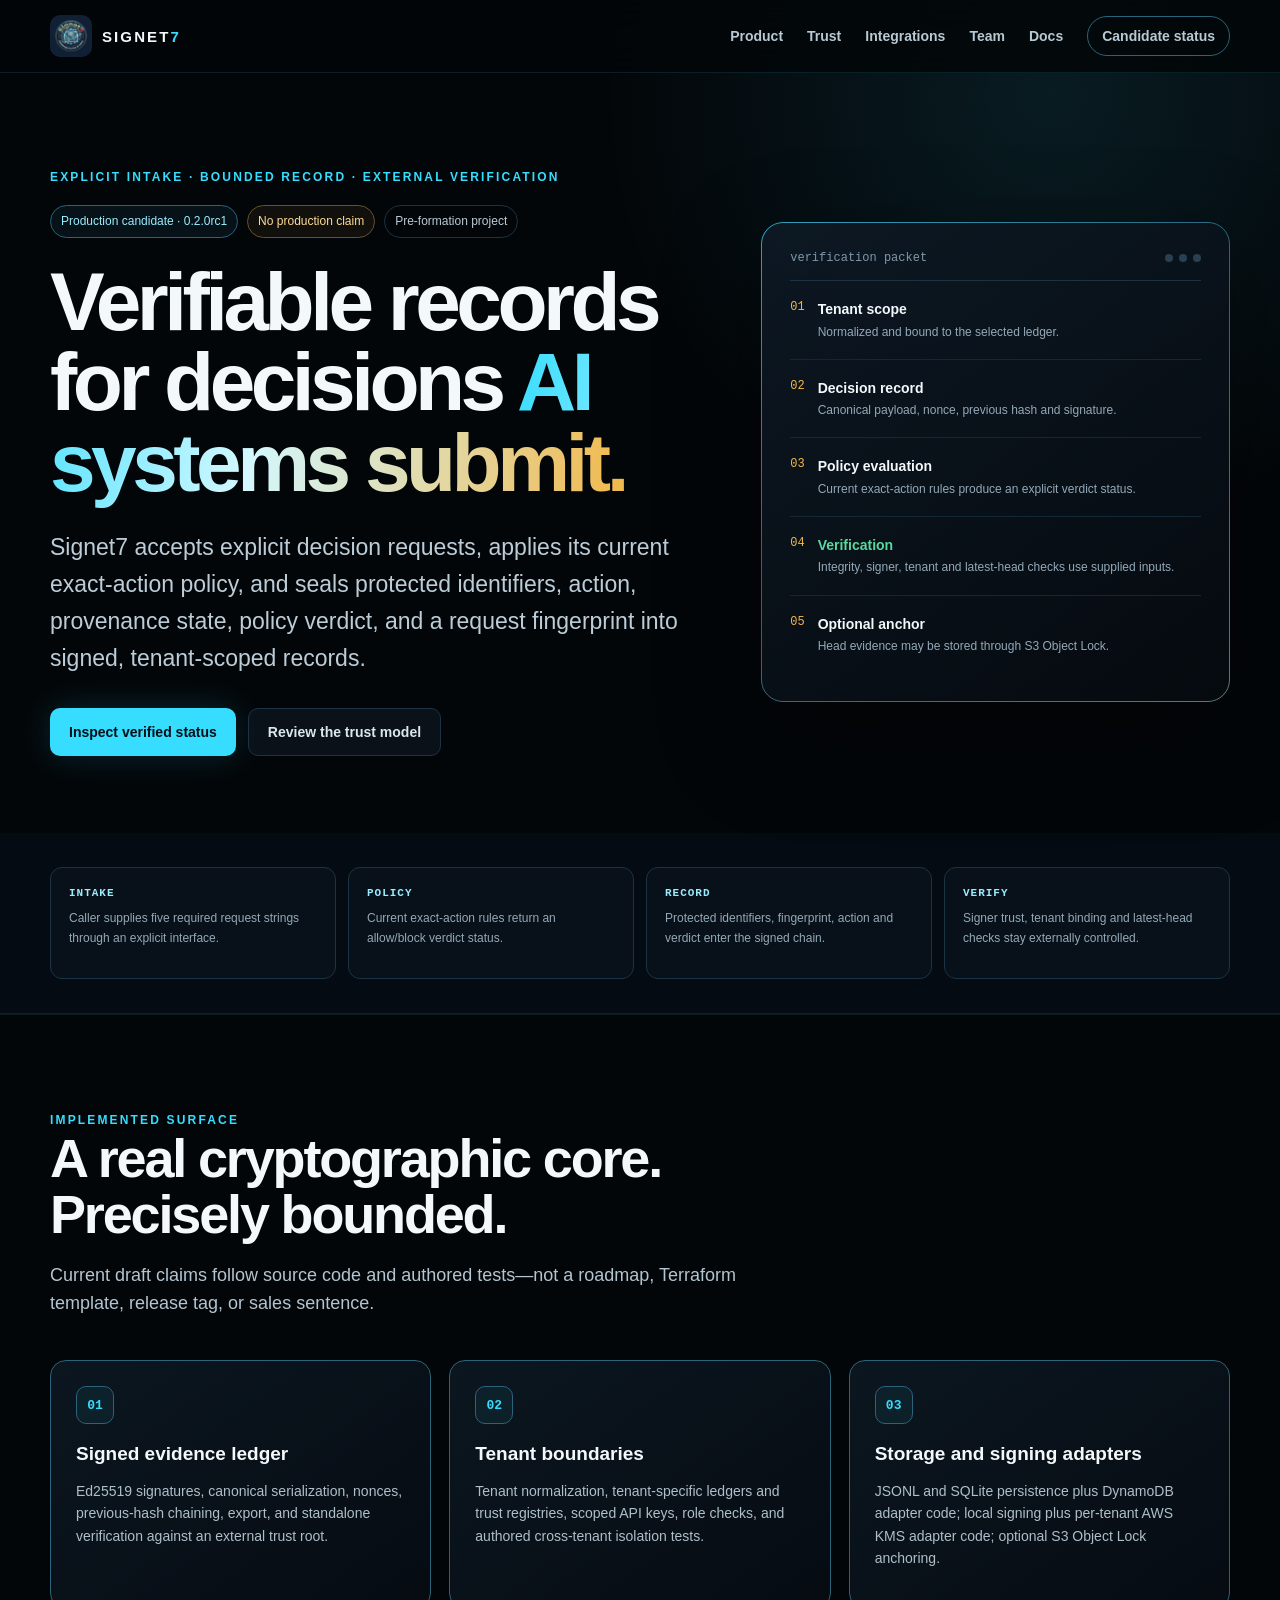
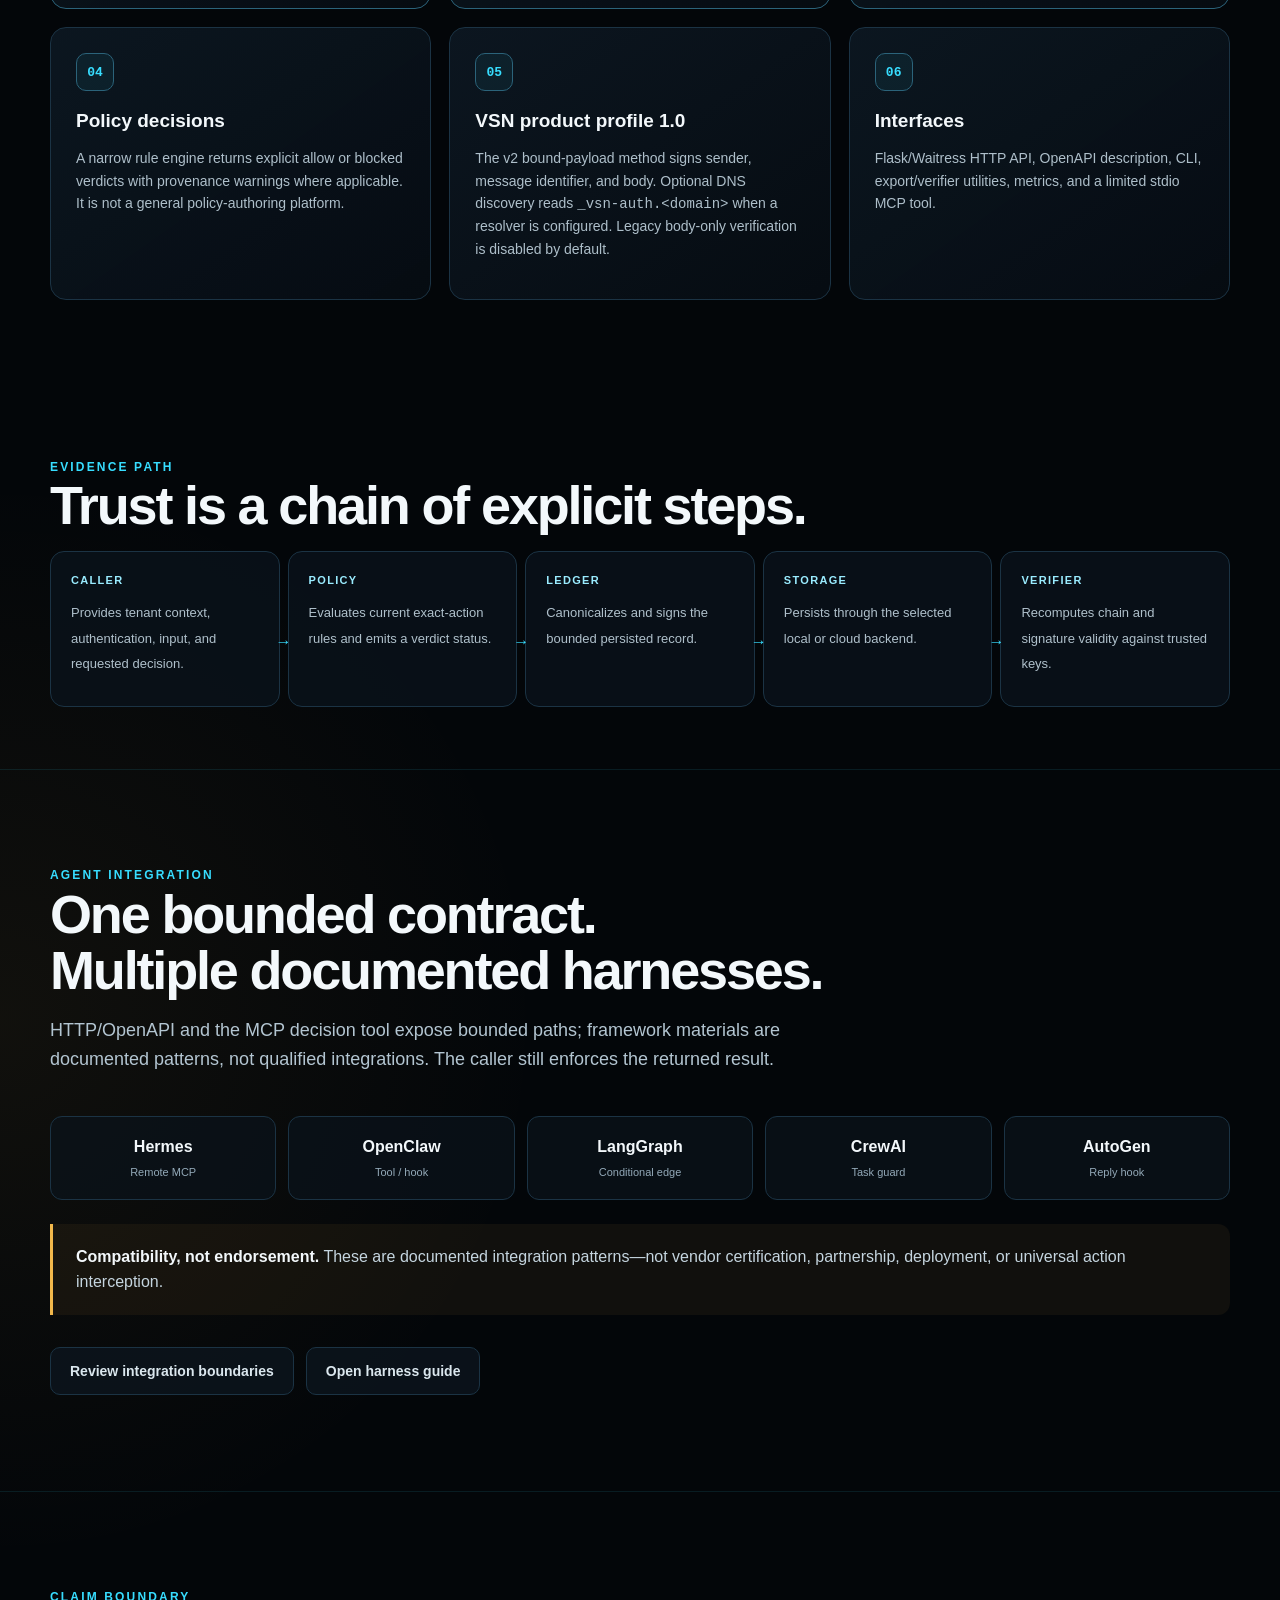
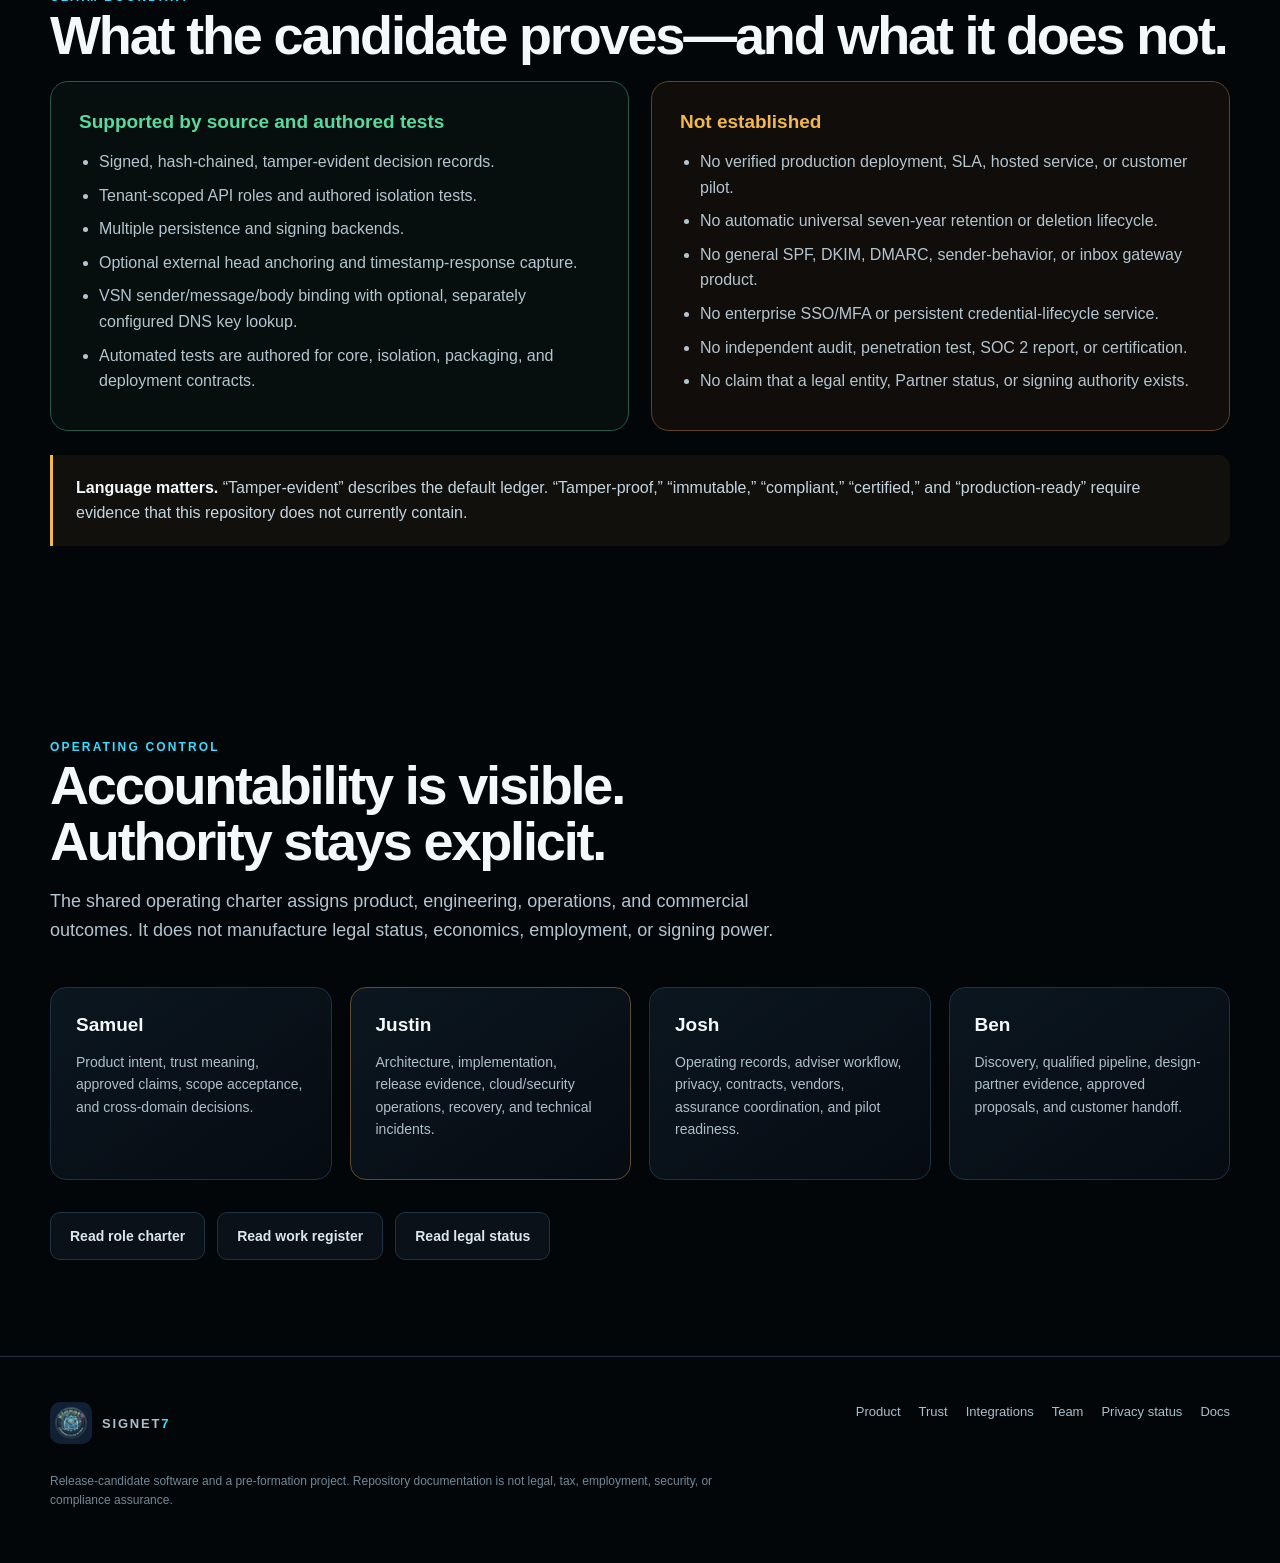
==== index.html @ 8a19af4c "Initial public site: sanitized export of Signet7 www/ for signet7.io" ====
<!doctype html>
<html lang="en">
<head>
  <meta charset="utf-8">
  <meta name="viewport" content="width=device-width,initial-scale=1">
  <meta name="description" content="Signet7 0.2.0rc1 accepts explicit AI-agent decision requests and creates bounded, signed, tenant-scoped records for detached verification.">
  <meta name="theme-color" content="#030609">
  <title>Signet7 | Verifiable records for AI decisions</title>
  <link rel="icon" type="image/png" href="assets/favicon.png">
  <link rel="apple-touch-icon" href="assets/apple-touch-icon.png">
  <link rel="stylesheet" href="assets/site.css">
</head>
<body>
  <header class="site-header">
    <nav class="nav container" aria-label="Primary">
      <a class="brand" href="index.html"><img src="assets/apple-touch-icon.png" alt=""><span>SIGNET<strong>7</strong></span></a>
      <div class="nav-links">
        <a href="product.html">Product</a>
        <a href="trust.html">Trust</a>
        <a href="integrations.html">Integrations</a>
        <a href="about.html">Team</a>
        <a href="docs.html">Docs</a>
        <a class="nav-cta" href="docs.html">Candidate status</a>
      </div>
    </nav>
  </header>

  <main>
    <section class="hero">
      <div class="container hero-grid">
        <div>
          <div class="eyebrow">Explicit intake · bounded record · external verification</div>
          <div class="badge-row">
            <span class="badge cyan">Production candidate · 0.2.0rc1</span>
            <span class="badge gold">No production claim</span>
            <span class="badge">Pre-formation project</span>
          </div>
          <h1>Verifiable records for decisions <span class="gradient-text">AI systems submit.</span></h1>
          <p class="hero-copy">Signet7 accepts explicit decision requests, applies its current exact-action policy, and seals protected identifiers, action, provenance state, policy verdict, and a request fingerprint into signed, tenant-scoped records.</p>
          <div class="actions">
            <a class="button primary" href="docs.html">Inspect verified status</a>
            <a class="button secondary" href="trust.html">Review the trust model</a>
          </div>
        </div>
        <aside class="evidence-card" aria-label="Illustrative verification packet">
          <div class="terminal-head"><span>verification packet</span><span class="dots"><i></i><i></i><i></i></span></div>
          <div class="signal"><code>01</code><div><b>Tenant scope</b><span>Normalized and bound to the selected ledger.</span></div></div>
          <div class="signal"><code>02</code><div><b>Decision record</b><span>Canonical payload, nonce, previous hash and signature.</span></div></div>
          <div class="signal"><code>03</code><div><b>Policy evaluation</b><span>Current exact-action rules produce an explicit verdict status.</span></div></div>
          <div class="signal"><code>04</code><div><b class="ok">Verification</b><span>Integrity, signer, tenant and latest-head checks use supplied inputs.</span></div></div>
          <div class="signal"><code>05</code><div><b>Optional anchor</b><span>Head evidence may be stored through S3 Object Lock.</span></div></div>
        </aside>
      </div>
    </section>

    <section class="page-band" aria-label="Current evidence boundary">
      <div class="container proof-rail">
        <div class="proof-item"><b>Intake</b><span>Caller supplies five required request strings through an explicit interface.</span></div>
        <div class="proof-item"><b>Policy</b><span>Current exact-action rules return an allow/block verdict status.</span></div>
        <div class="proof-item"><b>Record</b><span>Protected identifiers, fingerprint, action and verdict enter the signed chain.</span></div>
        <div class="proof-item"><b>Verify</b><span>Signer trust, tenant binding and latest-head checks stay externally controlled.</span></div>
      </div>
    </section>

    <section id="capabilities" class="section section-line">
      <div class="container">
        <div class="eyebrow">Implemented surface</div>
        <h2>A real cryptographic core.<br>Precisely bounded.</h2>
        <p class="section-intro">Current draft claims follow source code and authored tests—not a roadmap, Terraform template, release tag, or sales sentence.</p>
        <div class="grid-3">
          <article class="card hot"><div class="icon">01</div><h3>Signed evidence ledger</h3><p>Ed25519 signatures, canonical serialization, nonces, previous-hash chaining, export, and standalone verification against an external trust root.</p></article>
          <article class="card hot"><div class="icon">02</div><h3>Tenant boundaries</h3><p>Tenant normalization, tenant-specific ledgers and trust registries, scoped API keys, role checks, and authored cross-tenant isolation tests.</p></article>
          <article class="card hot"><div class="icon">03</div><h3>Storage and signing adapters</h3><p>JSONL and SQLite persistence plus DynamoDB adapter code; local signing plus per-tenant AWS KMS adapter code; optional S3 Object Lock anchoring.</p></article>
          <article class="card"><div class="icon">04</div><h3>Policy decisions</h3><p>A narrow rule engine returns explicit allow or blocked verdicts with provenance warnings where applicable. It is not a general policy-authoring platform.</p></article>
          <article class="card"><div class="icon">05</div><h3>VSN product profile 1.0</h3><p>The v2 bound-payload method signs sender, message identifier, and body. Optional DNS discovery reads <code>_vsn-auth.&lt;domain&gt;</code> when a resolver is configured. Legacy body-only verification is disabled by default.</p></article>
          <article class="card"><div class="icon">06</div><h3>Interfaces</h3><p>Flask/Waitress HTTP API, OpenAPI description, CLI, export/verifier utilities, metrics, and a limited stdio MCP tool.</p></article>
        </div>
      </div>
    </section>

    <section class="section tight">
      <div class="container">
        <div class="eyebrow">Evidence path</div>
        <h2>Trust is a chain of explicit steps.</h2>
        <div class="flow">
          <div class="flow-step"><b>Caller</b><span>Provides tenant context, authentication, input, and requested decision.</span></div>
          <div class="flow-step"><b>Policy</b><span>Evaluates current exact-action rules and emits a verdict status.</span></div>
          <div class="flow-step"><b>Ledger</b><span>Canonicalizes and signs the bounded persisted record.</span></div>
          <div class="flow-step"><b>Storage</b><span>Persists through the selected local or cloud backend.</span></div>
          <div class="flow-step"><b>Verifier</b><span>Recomputes chain and signature validity against trusted keys.</span></div>
        </div>
      </div>
    </section>

    <section class="section section-line">
      <div class="container">
        <div class="eyebrow">Agent integration</div>
        <h2>One bounded contract.<br>Multiple documented harnesses.</h2>
        <p class="section-intro">HTTP/OpenAPI and the MCP decision tool expose bounded paths; framework materials are documented patterns, not qualified integrations. The caller still enforces the returned result.</p>
        <div class="integration-grid">
          <div class="integration-chip"><b>Hermes</b><span>Remote MCP</span></div>
          <div class="integration-chip"><b>OpenClaw</b><span>Tool / hook</span></div>
          <div class="integration-chip"><b>LangGraph</b><span>Conditional edge</span></div>
          <div class="integration-chip"><b>CrewAI</b><span>Task guard</span></div>
          <div class="integration-chip"><b>AutoGen</b><span>Reply hook</span></div>
        </div>
        <div class="notice gold" style="margin-top:24px"><strong>Compatibility, not endorsement.</strong> These are documented integration patterns—not vendor certification, partnership, deployment, or universal action interception.</div>
        <div class="actions"><a class="button secondary" href="integrations.html">Review integration boundaries</a><a class="button secondary" href="integrations.html">Open harness guide</a></div>
      </div>
    </section>

    <section id="limits" class="section section-line">
      <div class="container">
        <div class="eyebrow">Claim boundary</div>
        <h2>What the candidate proves—and what it does not.</h2>
        <div class="truth-grid">
          <div class="truth yes">
            <h3>Supported by source and authored tests</h3>
            <ul>
              <li>Signed, hash-chained, tamper-evident decision records.</li>
              <li>Tenant-scoped API roles and authored isolation tests.</li>
              <li>Multiple persistence and signing backends.</li>
              <li>Optional external head anchoring and timestamp-response capture.</li>
              <li>VSN sender/message/body binding with optional, separately configured DNS key lookup.</li>
              <li>Automated tests are authored for core, isolation, packaging, and deployment contracts.</li>
            </ul>
          </div>
          <div class="truth no">
            <h3>Not established</h3>
            <ul>
              <li>No verified production deployment, SLA, hosted service, or customer pilot.</li>
              <li>No automatic universal seven-year retention or deletion lifecycle.</li>
              <li>No general SPF, DKIM, DMARC, sender-behavior, or inbox gateway product.</li>
              <li>No enterprise SSO/MFA or persistent credential-lifecycle service.</li>
              <li>No independent audit, penetration test, SOC 2 report, or certification.</li>
              <li>No claim that a legal entity, Partner status, or signing authority exists.</li>
            </ul>
          </div>
        </div>
        <div class="notice gold" style="margin-top:24px"><strong>Language matters.</strong> “Tamper-evident” describes the default ledger. “Tamper-proof,” “immutable,” “compliant,” “certified,” and “production-ready” require evidence that this repository does not currently contain.</div>
      </div>
    </section>

    <section class="section">
      <div class="container">
        <div class="eyebrow">Operating control</div>
        <h2>Accountability is visible.<br>Authority stays explicit.</h2>
        <p class="section-intro">The shared operating charter assigns product, engineering, operations, and commercial outcomes. It does not manufacture legal status, economics, employment, or signing power.</p>
        <div class="grid-4">
          <div class="card"><h3>Samuel</h3><p>Product intent, trust meaning, approved claims, scope acceptance, and cross-domain decisions.</p></div>
          <div class="card gold"><h3>Justin</h3><p>Architecture, implementation, release evidence, cloud/security operations, recovery, and technical incidents.</p></div>
          <div class="card"><h3>Josh</h3><p>Operating records, adviser workflow, privacy, contracts, vendors, assurance coordination, and pilot readiness.</p></div>
          <div class="card"><h3>Ben</h3><p>Discovery, qualified pipeline, design-partner evidence, approved proposals, and customer handoff.</p></div>
        </div>
        <div class="actions">
          <a class="button secondary" href="about.html">Read role charter</a>
          <a class="button secondary" href="about.html">Read work register</a>
          <a class="button secondary" href="about.html">Read legal status</a>
        </div>
      </div>
    </section>
  </main>

  <footer class="footer">
    <div class="container footer-grid">
      <div><a class="brand" href="index.html"><img src="assets/apple-touch-icon.png" alt=""><span>SIGNET<strong>7</strong></span></a><div class="legal-note">Release-candidate software and a pre-formation project. Repository documentation is not legal, tax, employment, security, or compliance assurance.</div></div>
      <div class="footer-links"><a href="product.html">Product</a><a href="trust.html">Trust</a><a href="integrations.html">Integrations</a><a href="about.html">Team</a><a href="privacy.html">Privacy status</a><a href="docs.html">Docs</a></div>
    </div>
  </footer>
</body>
</html>
---- assets/site.css ----
:root {
  --ink: #030609;
  --ink-2: #071019;
  --panel: #0a121b;
  --panel-2: #0d1823;
  --line: #1b3344;
  --line-hot: #2b637a;
  --text: #f3f8fb;
  --muted: #93a9b8;
  --cyan: #37ddff;
  --cyan-soft: #9aecff;
  --gold: #f2b84b;
  --orange: #ff7a2f;
  --green: #59d99e;
  --red: #ff7c80;
  --max: 1180px;
}

* { box-sizing: border-box; }
html { scroll-behavior: smooth; }
body {
  margin: 0;
  background:
    radial-gradient(circle at 82% 2%, rgba(55, 221, 255, .10), transparent 28rem),
    radial-gradient(circle at 0 55%, rgba(242, 184, 75, .06), transparent 34rem),
    var(--ink);
  color: var(--text);
  font-family: Inter, "Segoe UI", Arial, sans-serif;
  line-height: 1.6;
  -webkit-font-smoothing: antialiased;
}

a { color: inherit; }
a:focus-visible { outline: 3px solid var(--gold); outline-offset: 4px; border-radius: 4px; }
img { max-width: 100%; }
.container { width: min(calc(100% - 40px), var(--max)); margin: 0 auto; }

.site-header {
  position: sticky;
  top: 0;
  z-index: 50;
  background: rgba(3, 6, 9, .86);
  border-bottom: 1px solid rgba(55, 221, 255, .12);
  backdrop-filter: blur(18px);
}
.nav {
  min-height: 72px;
  display: flex;
  align-items: center;
  justify-content: space-between;
  gap: 28px;
}
.brand {
  display: inline-flex;
  align-items: center;
  gap: 10px;
  text-decoration: none;
  font: 800 15px/1 Montserrat, "Segoe UI", Arial, sans-serif;
  letter-spacing: .14em;
}
.brand img { width: 42px; height: 42px; border-radius: 10px; object-fit: cover; }
.brand strong { color: var(--cyan); }
.nav-links { display: flex; align-items: center; gap: 24px; }
.nav-links a { color: #b9c9d4; text-decoration: none; font-size: 14px; font-weight: 650; }
.nav-links a:hover, .nav-links a[aria-current="page"] { color: var(--cyan-soft); }
.nav-cta { border: 1px solid var(--line-hot); border-radius: 999px; padding: 8px 14px; }

.hero { min-height: 760px; display: grid; align-items: center; padding: 90px 0 72px; }
.hero-grid { display: grid; grid-template-columns: 1.16fr .84fr; gap: 64px; align-items: center; }
.eyebrow { color: var(--cyan); text-transform: uppercase; letter-spacing: .18em; font-size: 12px; font-weight: 850; }
.badge-row { display: flex; flex-wrap: wrap; gap: 9px; margin: 18px 0 24px; }
.badge { border: 1px solid var(--line); border-radius: 999px; color: #b8cbd7; padding: 6px 10px; font-size: 12px; }
.badge.cyan { color: var(--cyan-soft); border-color: var(--line-hot); background: rgba(55, 221, 255, .055); }
.badge.gold { color: #ffdc94; border-color: #66522d; background: rgba(242, 184, 75, .055); }
h1, h2, h3 { font-family: Montserrat, "Segoe UI", Arial, sans-serif; }
h1 { font-size: clamp(48px, 7vw, 82px); line-height: .98; letter-spacing: -.055em; margin: 0 0 26px; }
h2 { font-size: clamp(32px, 4.5vw, 54px); line-height: 1.04; letter-spacing: -.04em; margin: 0 0 18px; }
h3 { font-size: 19px; line-height: 1.25; margin: 0 0 12px; }
.gradient-text { background: linear-gradient(100deg, var(--cyan), #d3f8ff 42%, var(--gold)); color: transparent; -webkit-background-clip: text; background-clip: text; }
.hero-copy { color: #bccdd8; font-size: clamp(18px, 2.1vw, 23px); max-width: 720px; }
.actions { display: flex; flex-wrap: wrap; gap: 12px; margin-top: 32px; }
.button { display: inline-flex; align-items: center; justify-content: center; min-height: 48px; padding: 0 19px; border-radius: 10px; text-decoration: none; font-weight: 800; font-size: 14px; }
.button.primary { background: var(--cyan); color: #001016; box-shadow: 0 0 34px rgba(55, 221, 255, .16); }
.button.secondary { border: 1px solid var(--line); color: #dbe7ee; background: rgba(12, 22, 31, .76); }
.button:hover { transform: translateY(-1px); }

.evidence-card { position: relative; border: 1px solid var(--line-hot); border-radius: 22px; background: linear-gradient(145deg, rgba(13, 24, 35, .96), rgba(5, 10, 15, .98)); padding: 28px; box-shadow: 0 34px 100px rgba(0, 0, 0, .4); }
.evidence-card::before { content: ""; position: absolute; inset: -1px; border-radius: 22px; padding: 1px; background: linear-gradient(145deg, rgba(55,221,255,.5), transparent 45%, rgba(242,184,75,.26)); pointer-events: none; mask: linear-gradient(#000 0 0) content-box, linear-gradient(#000 0 0); mask-composite: exclude; }
.terminal-head { display: flex; align-items: center; justify-content: space-between; color: #7f98a8; font: 12px/1.2 Consolas, monospace; border-bottom: 1px solid var(--line); padding-bottom: 15px; }
.dots { display: flex; gap: 6px; }
.dots i { width: 8px; height: 8px; border-radius: 50%; background: #284050; }
.signal { display: grid; grid-template-columns: auto 1fr; gap: 13px; padding: 17px 0; border-bottom: 1px solid #142736; }
.signal:last-child { border-bottom: 0; }
.signal code { color: var(--gold); font-size: 12px; }
.signal b { display: block; font-size: 14px; margin-bottom: 2px; }
.signal span { display: block; color: var(--muted); font-size: 12px; }
.signal .ok { color: var(--green); }

.section { padding: 96px 0; }
.section.tight { padding: 62px 0; }
.section-line { border-top: 1px solid rgba(55,221,255,.10); }
.section-intro { max-width: 760px; color: #b3c5d1; font-size: 18px; margin-bottom: 42px; }
.grid-2 { display: grid; grid-template-columns: repeat(2, 1fr); gap: 18px; }
.grid-3 { display: grid; grid-template-columns: repeat(3, 1fr); gap: 18px; }
.grid-4 { display: grid; grid-template-columns: repeat(4, 1fr); gap: 18px; }
.card { border: 1px solid var(--line); border-radius: 16px; padding: 25px; background: linear-gradient(145deg, rgba(13, 24, 35, .88), rgba(6, 12, 18, .95)); }
.card.hot { border-color: var(--line-hot); }
.card.gold { border-color: #5e4c2c; }
.card p, .card li { color: #aebfca; font-size: 14px; }
.card ul { margin: 14px 0 0; padding-left: 20px; }
.card li { margin-bottom: 8px; }
.icon { width: 38px; height: 38px; display: grid; place-items: center; border: 1px solid var(--line-hot); border-radius: 10px; color: var(--cyan); background: rgba(55,221,255,.06); font: 800 13px/1 Consolas, monospace; margin-bottom: 18px; }

.flow { display: grid; grid-template-columns: repeat(5, 1fr); gap: 8px; }
.flow-step { position: relative; min-height: 156px; padding: 20px; border: 1px solid var(--line); border-radius: 14px; background: rgba(10, 18, 27, .78); }
.flow-step:not(:last-child)::after { content: "→"; position: absolute; top: 50%; right: -13px; color: var(--cyan); font-weight: 900; z-index: 2; }
.flow-step b { display: block; color: var(--cyan-soft); text-transform: uppercase; letter-spacing: .12em; font-size: 11px; margin-bottom: 9px; }
.flow-step span { color: #afc0cb; font-size: 13px; }

.truth-grid { display: grid; grid-template-columns: 1fr 1fr; gap: 22px; }
.truth { border-radius: 18px; padding: 28px; }
.truth.yes { border: 1px solid #245a47; background: rgba(38, 116, 82, .08); }
.truth.no { border: 1px solid #604328; background: rgba(176, 105, 37, .07); }
.truth h3 { color: var(--green); }
.truth.no h3 { color: var(--gold); }
.truth ul { margin: 15px 0 0; padding-left: 20px; }
.truth li { color: #b4c5cf; margin-bottom: 8px; }

.notice { border-left: 3px solid var(--cyan); background: rgba(55,221,255,.055); border-radius: 0 12px 12px 0; padding: 20px 23px; color: #c5d5df; }
.notice.gold { border-color: var(--gold); background: rgba(242,184,75,.055); }
.notice strong { color: var(--text); }

.person { display: grid; grid-template-columns: 56px 1fr; gap: 16px; align-items: start; }
.avatar { width: 56px; height: 56px; border: 1px solid var(--line-hot); border-radius: 14px; display: grid; place-items: center; color: var(--cyan); font: 850 15px/1 Montserrat, sans-serif; background: #0a1923; }
.person small { display: block; color: var(--cyan); text-transform: uppercase; letter-spacing: .1em; margin-bottom: 5px; }
.person p { margin: 7px 0 0; }

.footer { border-top: 1px solid var(--line); padding: 45px 0 54px; color: #8097a6; }
.footer-grid { display: grid; grid-template-columns: 1.2fr .8fr; gap: 30px; }
.footer-links { display: flex; flex-wrap: wrap; justify-content: flex-end; gap: 18px; }
.footer a { color: #a9bfcb; text-decoration: none; font-size: 13px; }
.legal-note { margin-top: 20px; font-size: 12px; color: #718896; }

.prose { max-width: 820px; }
.prose p, .prose li { color: #b7c8d2; }
.prose h2 { margin-top: 58px; }
.prose h3 { margin-top: 30px; }
.prose a { color: var(--cyan-soft); }

.page-hero { padding: 118px 0 82px; border-bottom: 1px solid rgba(55,221,255,.10); }
.page-hero h1 { max-width: 900px; }
.page-hero .hero-copy { max-width: 820px; }
.page-band { padding: 34px 0; border-bottom: 1px solid rgba(55,221,255,.10); background: rgba(7,16,25,.62); }
.proof-rail { display: grid; grid-template-columns: repeat(4, 1fr); gap: 12px; }
.proof-item { min-height: 112px; padding: 18px; border: 1px solid var(--line); border-radius: 12px; background: rgba(10,18,27,.75); }
.proof-item b { display: block; color: var(--cyan-soft); font: 800 11px/1.4 Consolas, monospace; letter-spacing: .09em; text-transform: uppercase; }
.proof-item span { display: block; margin-top: 8px; color: var(--muted); font-size: 12px; }
.split { display: grid; grid-template-columns: 1.05fr .95fr; gap: 46px; align-items: start; }
.code-panel { overflow: hidden; border: 1px solid var(--line-hot); border-radius: 16px; background: #061019; box-shadow: 0 26px 70px rgba(0,0,0,.36); }
.code-head { padding: 13px 17px; border-bottom: 1px solid var(--line); color: #7f98a8; font: 11px/1.4 Consolas, monospace; letter-spacing: .08em; text-transform: uppercase; }
.code-panel pre { margin: 0; padding: 22px; overflow-x: auto; color: #c9d9e2; font: 13px/1.7 Consolas, monospace; }
.code-panel pre:focus-visible { outline: 3px solid var(--gold); outline-offset: -4px; }
.scope-list { display: grid; gap: 10px; margin-top: 24px; }
.scope-row { display: grid; grid-template-columns: 92px 1fr; gap: 16px; padding: 15px 0; border-bottom: 1px solid var(--line); }
.scope-row b { color: var(--cyan-soft); font: 800 11px/1.5 Consolas, monospace; letter-spacing: .06em; text-transform: uppercase; }
.scope-row span { color: #afc1cc; font-size: 14px; }
.doc-list { display: grid; gap: 12px; }
.doc-link { display: grid; grid-template-columns: 52px 1fr auto; gap: 17px; align-items: center; padding: 18px; border: 1px solid var(--line); border-radius: 13px; text-decoration: none; background: rgba(10,18,27,.72); }
.doc-link:hover { border-color: var(--line-hot); background: rgba(13,24,35,.9); }
.doc-link .doc-num { width: 42px; height: 42px; display: grid; place-items: center; border: 1px solid var(--line-hot); border-radius: 10px; color: var(--cyan); font: 800 11px/1 Consolas, monospace; }
.doc-link b { display: block; color: var(--text); }
.doc-link small { display: block; color: var(--muted); margin-top: 3px; }
.doc-link .arrow { color: var(--cyan); font-weight: 900; }
.status-key { display: inline-flex; align-items: center; gap: 8px; color: var(--muted); font-size: 12px; }
.status-key::before { content: ""; width: 8px; height: 8px; border-radius: 50%; background: var(--gold); box-shadow: 0 0 15px rgba(242,184,75,.28); }
.status-key.ok::before { background: var(--green); box-shadow: 0 0 15px rgba(89,217,158,.28); }
.mini-label { color: var(--cyan); font: 800 10px/1.4 Consolas, monospace; letter-spacing: .12em; text-transform: uppercase; }
.feature-stack { display: grid; gap: 18px; }
.feature-row { display: grid; grid-template-columns: 46px 1fr; gap: 17px; padding: 20px; border: 1px solid var(--line); border-radius: 14px; background: rgba(10,18,27,.72); }
.feature-row .icon { margin: 0; }
.feature-row p { color: var(--muted); font-size: 14px; margin: 5px 0 0; }
.integration-grid { display: grid; grid-template-columns: repeat(5, 1fr); gap: 12px; }
.integration-chip { padding: 17px; border: 1px solid var(--line); border-radius: 12px; background: rgba(10,18,27,.72); text-align: center; }
.integration-chip b { display: block; color: var(--text); }
.integration-chip span { display: block; margin-top: 5px; color: var(--muted); font-size: 11px; }

@media (max-width: 900px) {
  .nav { min-height: auto; padding: 12px 0; flex-wrap: wrap; }
  .nav-links { width: 100%; order: 2; overflow-x: auto; padding: 2px 0 7px; gap: 18px; scrollbar-width: thin; }
  .nav-links a { white-space: nowrap; }
  .hero { min-height: auto; padding-top: 70px; }
  .hero-grid, .grid-4, .flow, .proof-rail, .integration-grid { grid-template-columns: 1fr 1fr; }
  .grid-3 { grid-template-columns: 1fr 1fr; }
  .split { grid-template-columns: 1fr; }
  .flow-step:not(:last-child)::after { display: none; }
}

@media (max-width: 640px) {
  .container { width: min(calc(100% - 28px), var(--max)); }
  .hero-grid, .grid-2, .grid-3, .grid-4, .truth-grid, .flow, .footer-grid, .proof-rail, .integration-grid { grid-template-columns: 1fr; }
  h1 { font-size: 46px; }
  .section { padding: 72px 0; }
  .page-hero { padding: 76px 0 58px; }
  .footer-links { justify-content: flex-start; }
  .nav-cta { padding: 7px 10px; }
  .scope-row { grid-template-columns: 1fr; gap: 4px; }
  .doc-link { grid-template-columns: 44px 1fr; }
  .doc-link .arrow { display: none; }
}
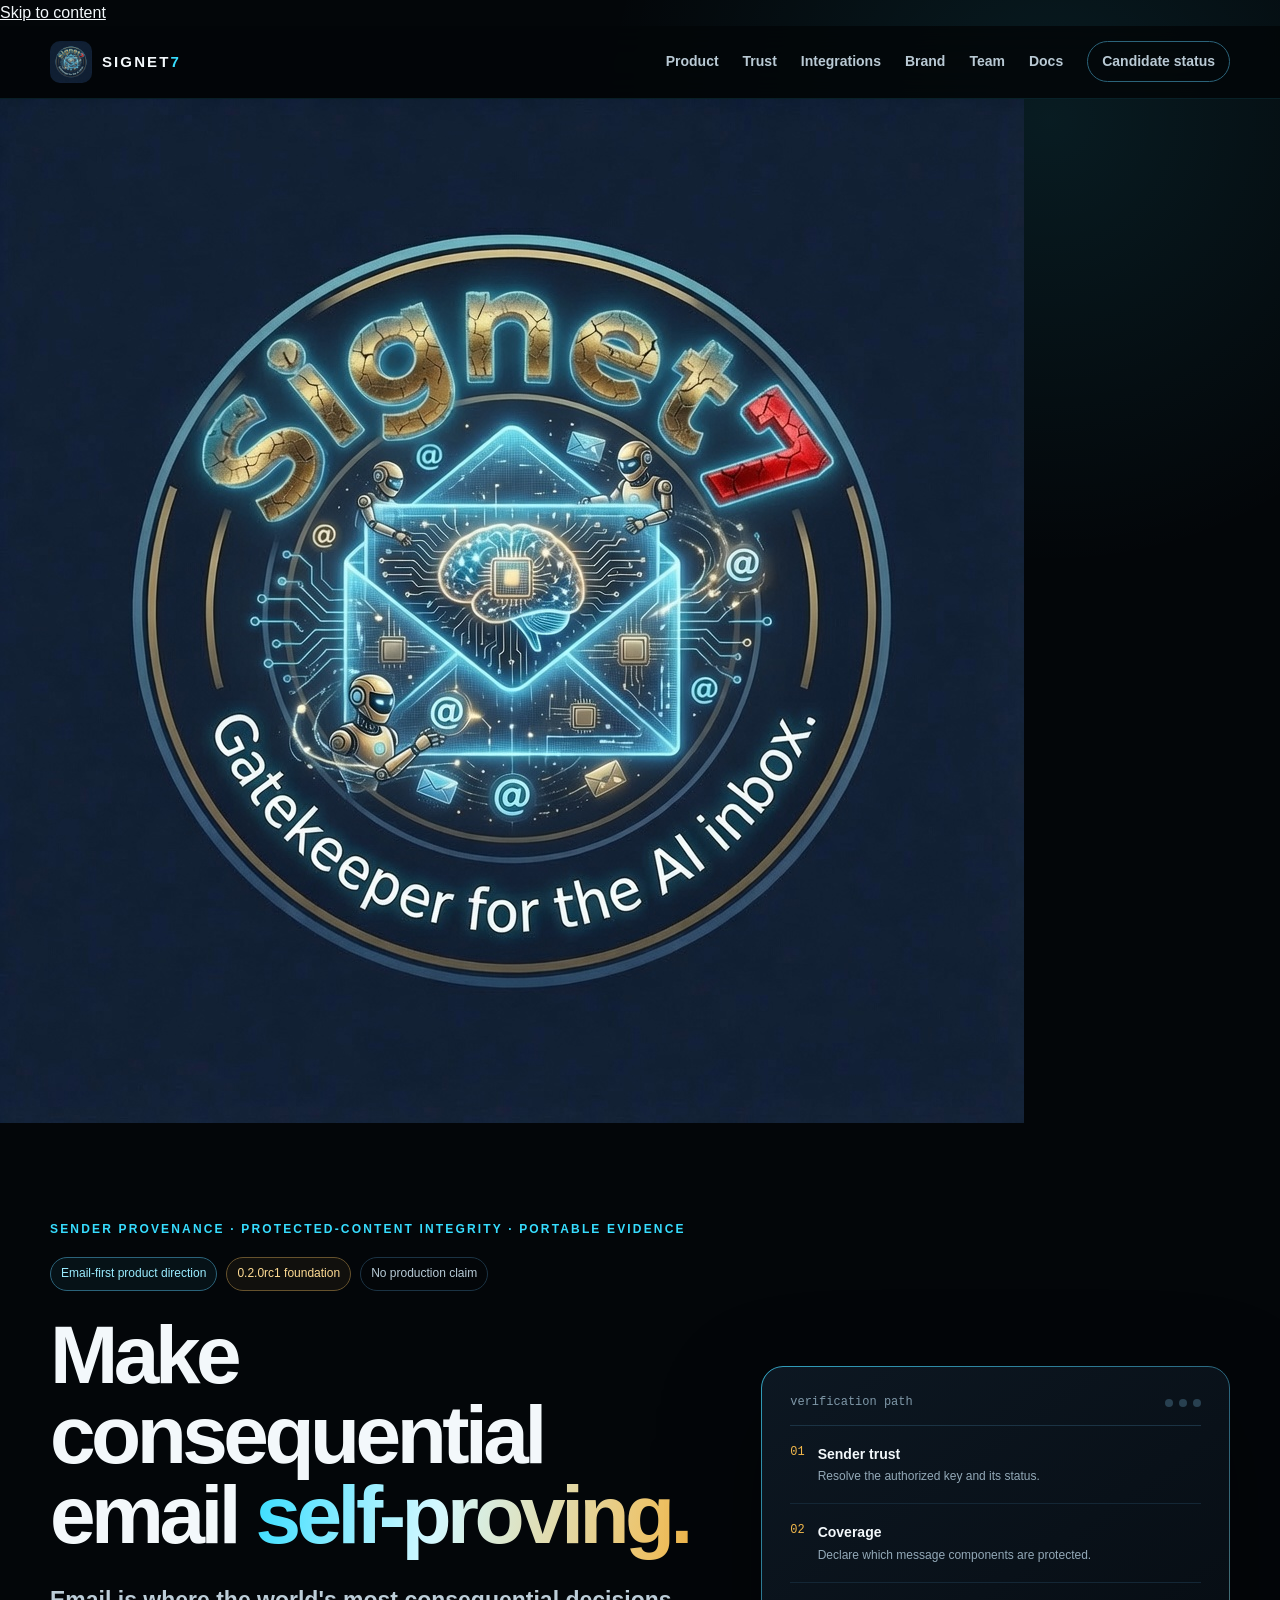
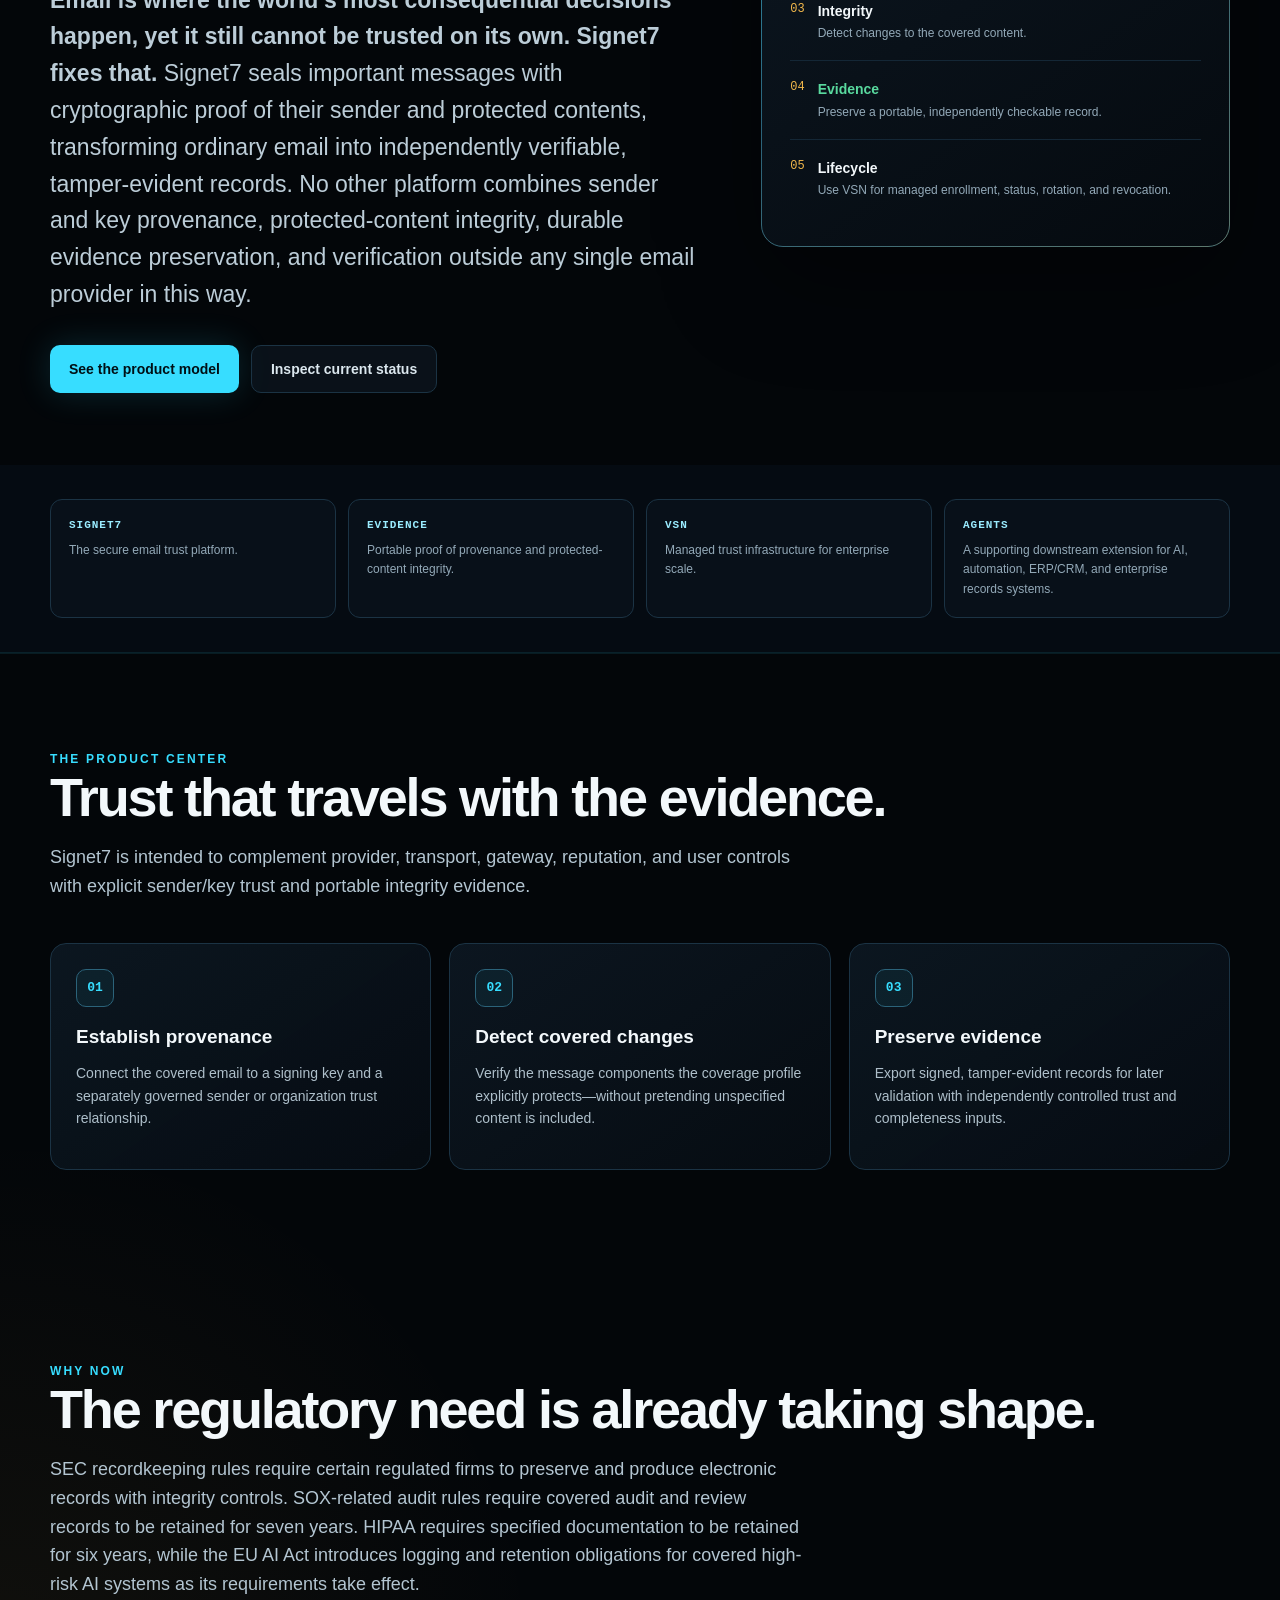
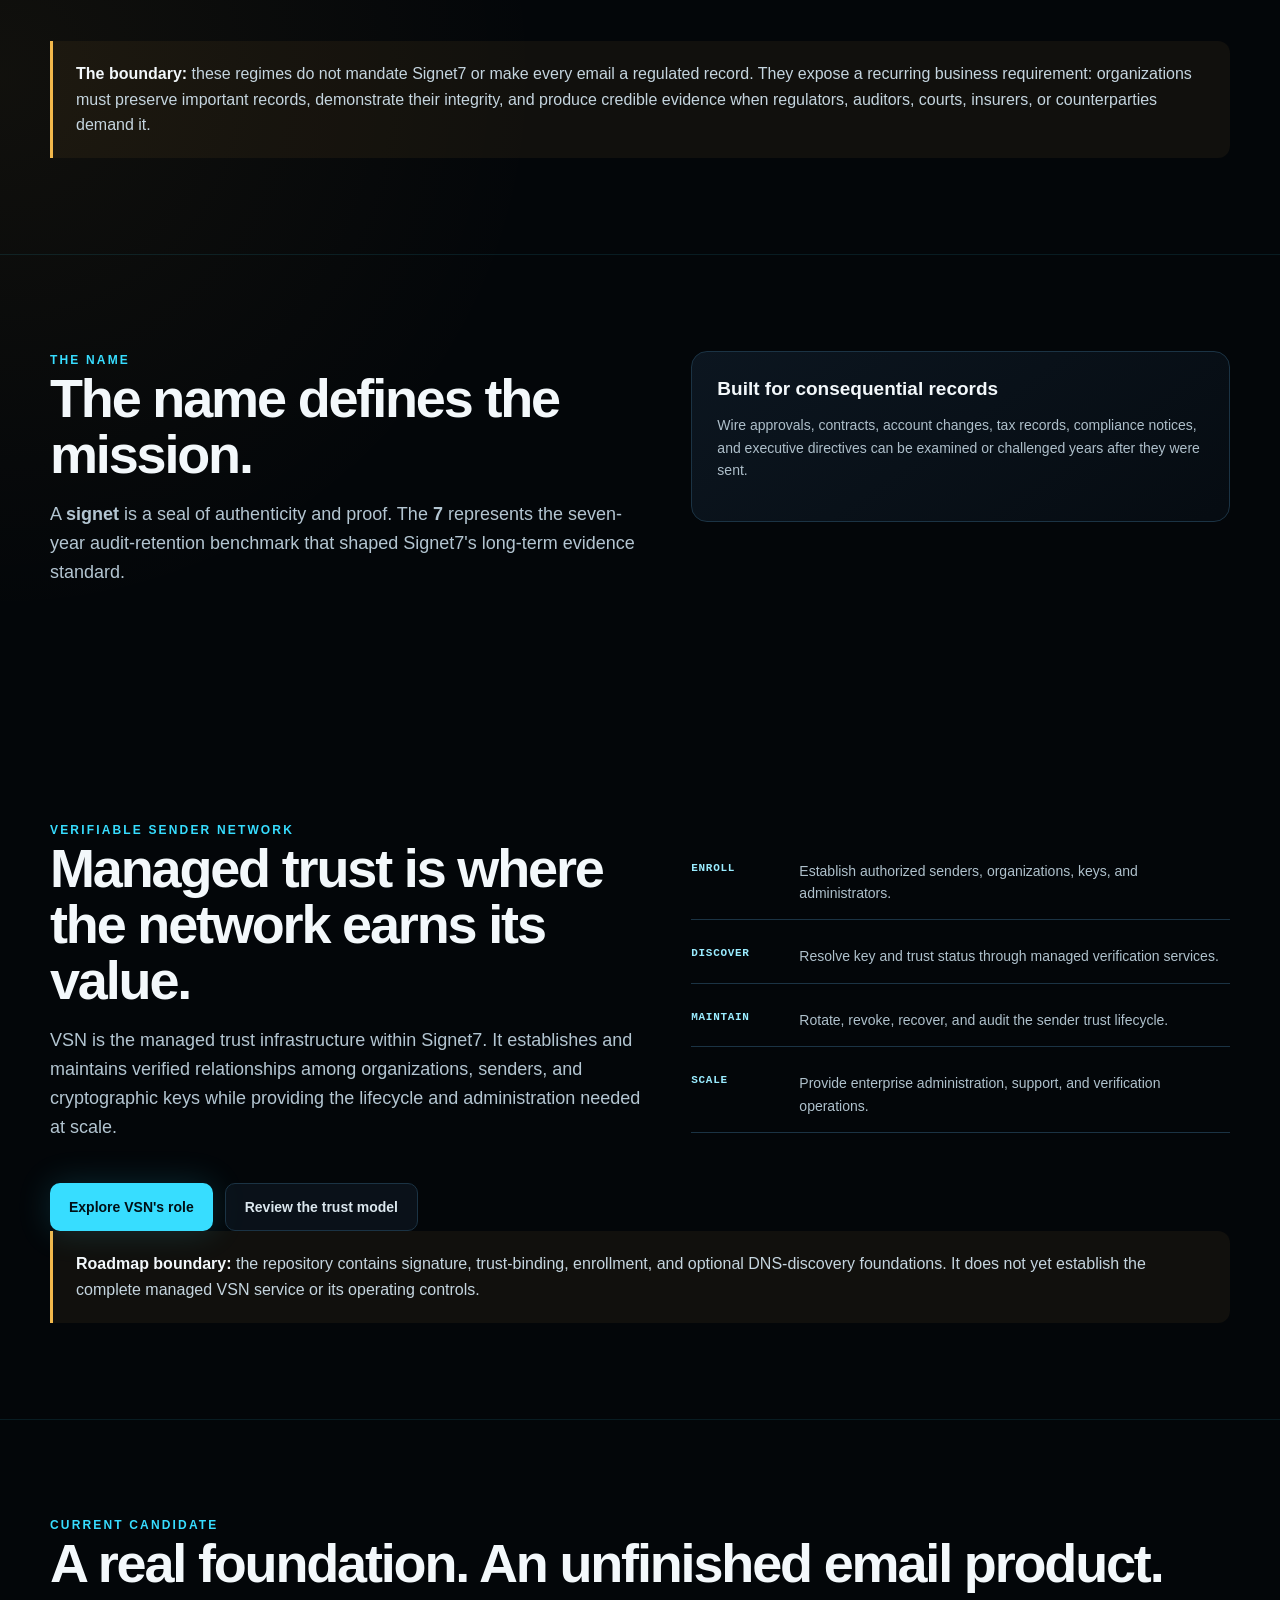
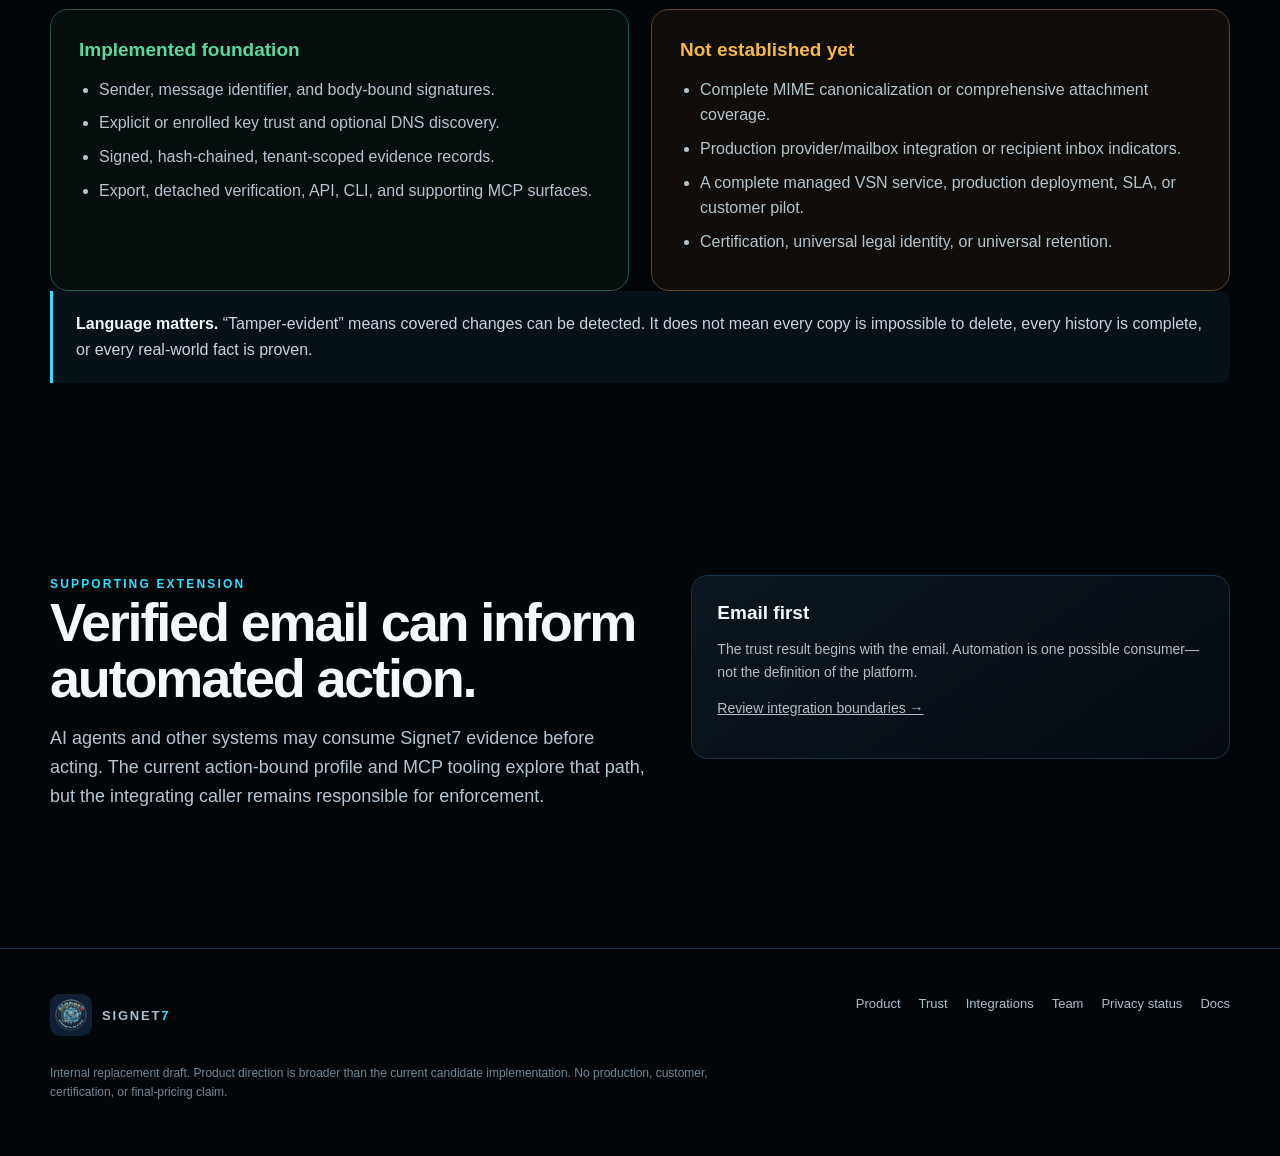
==== commit aefc8d10: "brand: refresh index.html with email-first circular identity" ====
--- a/index.html
+++ b/index.html
@@ -3,21 +3,28 @@
 <head>
   <meta charset="utf-8">
   <meta name="viewport" content="width=device-width,initial-scale=1">
-  <meta name="description" content="Signet7 0.2.0rc1 accepts explicit AI-agent decision requests and creates bounded, signed, tenant-scoped records for detached verification.">
+  <meta name="description" content="Signet7 transforms consequential email into independently verifiable, tamper-evident records with managed sender trust through the Verifiable Sender Network.">
   <meta name="theme-color" content="#030609">
-  <title>Signet7 | Verifiable records for AI decisions</title>
+  <meta property="og:title" content="Signet7 | Verifiable email trust">
+  <meta property="og:description" content="Signet7 transforms consequential email into independently verifiable, tamper-evident records with managed sender trust through the Verifiable Sender Network.">
+  <title>Signet7 | Verifiable Email Trust</title>
   <link rel="icon" type="image/png" href="assets/favicon.png">
   <link rel="apple-touch-icon" href="assets/apple-touch-icon.png">
   <link rel="stylesheet" href="assets/site.css">
 </head>
 <body>
+  <a class="skip-link" href="#main-content">Skip to content</a>
   <header class="site-header">
     <nav class="nav container" aria-label="Primary">
-      <a class="brand" href="index.html"><img src="assets/apple-touch-icon.png" alt=""><span>SIGNET<strong>7</strong></span></a>
+      <a class="brand" href="index.html">
+        <img src="assets/signet7-logo.png" alt="Signet7 circular S7 seal">
+        <span>SIGNET<strong>7</strong></span>
+      </a>
       <div class="nav-links">
         <a href="product.html">Product</a>
         <a href="trust.html">Trust</a>
         <a href="integrations.html">Integrations</a>
+        <a href="brand.html">Brand</a>
         <a href="about.html">Team</a>
         <a href="docs.html">Docs</a>
         <a class="nav-cta" href="docs.html">Candidate status</a>
@@ -25,146 +32,173 @@
     </nav>
   </header>
 
-  <main>
+  <main id="main-content">
+    <div class="brand-halo" aria-hidden="true"><img src="assets/signet7-logo.png" alt=""></div>
     <section class="hero">
       <div class="container hero-grid">
         <div>
-          <div class="eyebrow">Explicit intake · bounded record · external verification</div>
+          <div class="eyebrow">Sender provenance · protected-content integrity · portable evidence</div>
           <div class="badge-row">
-            <span class="badge cyan">Production candidate · 0.2.0rc1</span>
-            <span class="badge gold">No production claim</span>
-            <span class="badge">Pre-formation project</span>
-          </div>
-          <h1>Verifiable records for decisions <span class="gradient-text">AI systems submit.</span></h1>
-          <p class="hero-copy">Signet7 accepts explicit decision requests, applies its current exact-action policy, and seals protected identifiers, action, provenance state, policy verdict, and a request fingerprint into signed, tenant-scoped records.</p>
+            <span class="badge cyan">Email-first product direction</span>
+            <span class="badge gold">0.2.0rc1 foundation</span>
+            <span class="badge">No production claim</span>
+          </div>
+          <h1>Make consequential email <span class="gradient-text">self-proving.</span></h1>
+          <p class="hero-copy"><strong>Email is where the world's most consequential decisions happen, yet it still cannot be trusted on its own. Signet7 fixes that.</strong> Signet7 seals important messages with cryptographic proof of their sender and protected contents, transforming ordinary email into independently verifiable, tamper-evident records. No other platform combines sender and key provenance, protected-content integrity, durable evidence preservation, and verification outside any single email provider in this way.</p>
           <div class="actions">
-            <a class="button primary" href="docs.html">Inspect verified status</a>
+            <a class="button primary" href="product.html">See the product model</a>
+            <a class="button secondary" href="docs.html">Inspect current status</a>
+          </div>
+        </div>
+        <aside class="evidence-card" aria-label="Illustrative email verification path">
+          <div class="terminal-head"><span>verification path</span><span class="dots"><i></i><i></i><i></i></span></div>
+          <div class="signal"><code>01</code><div><b>Sender trust</b><span>Resolve the authorized key and its status.</span></div></div>
+          <div class="signal"><code>02</code><div><b>Coverage</b><span>Declare which message components are protected.</span></div></div>
+          <div class="signal"><code>03</code><div><b>Integrity</b><span>Detect changes to the covered content.</span></div></div>
+          <div class="signal"><code>04</code><div><b class="ok">Evidence</b><span>Preserve a portable, independently checkable record.</span></div></div>
+          <div class="signal"><code>05</code><div><b>Lifecycle</b><span>Use VSN for managed enrollment, status, rotation, and revocation.</span></div></div>
+        </aside>
+      </div>
+    </section>
+
+    <section class="page-band" aria-label="Product hierarchy">
+      <div class="container proof-rail">
+        <div class="proof-item"><b>Signet7</b><span>The secure email trust platform.</span></div>
+        <div class="proof-item"><b>Evidence</b><span>Portable proof of provenance and protected-content integrity.</span></div>
+        <div class="proof-item"><b>VSN</b><span>Managed trust infrastructure for enterprise scale.</span></div>
+        <div class="proof-item"><b>Agents</b><span>A supporting downstream extension for AI, automation, ERP/CRM, and enterprise records systems.</span></div>
+      </div>
+    </section>
+
+    <section class="section section-line">
+      <div class="container">
+        <div class="eyebrow">The product center</div>
+        <h2>Trust that travels with the evidence.</h2>
+        <p class="section-intro">Signet7 is intended to complement provider, transport, gateway, reputation, and user controls with explicit sender/key trust and portable integrity evidence.</p>
+        <div class="grid-3">
+          <article class="card">
+            <div class="icon">01</div>
+            <h3>Establish provenance</h3>
+            <p>Connect the covered email to a signing key and a separately governed sender or organization trust relationship.</p>
+          </article>
+          <article class="card">
+            <div class="icon">02</div>
+            <h3>Detect covered changes</h3>
+            <p>Verify the message components the coverage profile explicitly protects—without pretending unspecified content is included.</p>
+          </article>
+          <article class="card">
+            <div class="icon">03</div>
+            <h3>Preserve evidence</h3>
+            <p>Export signed, tamper-evident records for later validation with independently controlled trust and completeness inputs.</p>
+          </article>
+        </div>
+      </div>
+    </section>
+
+    <section class="section">
+      <div class="container">
+        <div class="eyebrow">Why now</div>
+        <h2>The regulatory need is already taking shape.</h2>
+        <p class="section-intro">SEC recordkeeping rules require certain regulated firms to preserve and produce electronic records with integrity controls. SOX-related audit rules require covered audit and review records to be retained for seven years. HIPAA requires specified documentation to be retained for six years, while the EU AI Act introduces logging and retention obligations for covered high-risk AI systems as its requirements take effect.</p>
+        <div class="notice gold"><strong>The boundary:</strong> these regimes do not mandate Signet7 or make every email a regulated record. They expose a recurring business requirement: organizations must preserve important records, demonstrate their integrity, and produce credible evidence when regulators, auditors, courts, insurers, or counterparties demand it.</div>
+      </div>
+    </section>
+
+    <section class="section section-line">
+      <div class="container split">
+        <div>
+          <div class="eyebrow">The name</div>
+          <h2>The name defines the mission.</h2>
+          <p class="section-intro">A <strong>signet</strong> is a seal of authenticity and proof. The <strong>7</strong> represents the seven-year audit-retention benchmark that shaped Signet7's long-term evidence standard.</p>
+        </div>
+        <article class="card">
+          <h3>Built for consequential records</h3>
+          <p>Wire approvals, contracts, account changes, tax records, compliance notices, and executive directives can be examined or challenged years after they were sent.</p>
+        </article>
+      </div>
+    </section>
+
+    <section class="section">
+      <div class="container split">
+        <div>
+          <div class="eyebrow">Verifiable Sender Network</div>
+          <h2>Managed trust is where the network earns its value.</h2>
+          <p class="section-intro">VSN is the managed trust infrastructure within Signet7. It establishes and maintains verified relationships among organizations, senders, and cryptographic keys while providing the lifecycle and administration needed at scale.</p>
+          <div class="actions">
+            <a class="button primary" href="product.html#vsn">Explore VSN's role</a>
             <a class="button secondary" href="trust.html">Review the trust model</a>
           </div>
         </div>
-        <aside class="evidence-card" aria-label="Illustrative verification packet">
-          <div class="terminal-head"><span>verification packet</span><span class="dots"><i></i><i></i><i></i></span></div>
-          <div class="signal"><code>01</code><div><b>Tenant scope</b><span>Normalized and bound to the selected ledger.</span></div></div>
-          <div class="signal"><code>02</code><div><b>Decision record</b><span>Canonical payload, nonce, previous hash and signature.</span></div></div>
-          <div class="signal"><code>03</code><div><b>Policy evaluation</b><span>Current exact-action rules produce an explicit verdict status.</span></div></div>
-          <div class="signal"><code>04</code><div><b class="ok">Verification</b><span>Integrity, signer, tenant and latest-head checks use supplied inputs.</span></div></div>
-          <div class="signal"><code>05</code><div><b>Optional anchor</b><span>Head evidence may be stored through S3 Object Lock.</span></div></div>
-        </aside>
-      </div>
-    </section>
-
-    <section class="page-band" aria-label="Current evidence boundary">
-      <div class="container proof-rail">
-        <div class="proof-item"><b>Intake</b><span>Caller supplies five required request strings through an explicit interface.</span></div>
-        <div class="proof-item"><b>Policy</b><span>Current exact-action rules return an allow/block verdict status.</span></div>
-        <div class="proof-item"><b>Record</b><span>Protected identifiers, fingerprint, action and verdict enter the signed chain.</span></div>
-        <div class="proof-item"><b>Verify</b><span>Signer trust, tenant binding and latest-head checks stay externally controlled.</span></div>
-      </div>
-    </section>
-
-    <section id="capabilities" class="section section-line">
-      <div class="container">
-        <div class="eyebrow">Implemented surface</div>
-        <h2>A real cryptographic core.<br>Precisely bounded.</h2>
-        <p class="section-intro">Current draft claims follow source code and authored tests—not a roadmap, Terraform template, release tag, or sales sentence.</p>
-        <div class="grid-3">
-          <article class="card hot"><div class="icon">01</div><h3>Signed evidence ledger</h3><p>Ed25519 signatures, canonical serialization, nonces, previous-hash chaining, export, and standalone verification against an external trust root.</p></article>
-          <article class="card hot"><div class="icon">02</div><h3>Tenant boundaries</h3><p>Tenant normalization, tenant-specific ledgers and trust registries, scoped API keys, role checks, and authored cross-tenant isolation tests.</p></article>
-          <article class="card hot"><div class="icon">03</div><h3>Storage and signing adapters</h3><p>JSONL and SQLite persistence plus DynamoDB adapter code; local signing plus per-tenant AWS KMS adapter code; optional S3 Object Lock anchoring.</p></article>
-          <article class="card"><div class="icon">04</div><h3>Policy decisions</h3><p>A narrow rule engine returns explicit allow or blocked verdicts with provenance warnings where applicable. It is not a general policy-authoring platform.</p></article>
-          <article class="card"><div class="icon">05</div><h3>VSN product profile 1.0</h3><p>The v2 bound-payload method signs sender, message identifier, and body. Optional DNS discovery reads <code>_vsn-auth.&lt;domain&gt;</code> when a resolver is configured. Legacy body-only verification is disabled by default.</p></article>
-          <article class="card"><div class="icon">06</div><h3>Interfaces</h3><p>Flask/Waitress HTTP API, OpenAPI description, CLI, export/verifier utilities, metrics, and a limited stdio MCP tool.</p></article>
-        </div>
-      </div>
-    </section>
-
-    <section class="section tight">
-      <div class="container">
-        <div class="eyebrow">Evidence path</div>
-        <h2>Trust is a chain of explicit steps.</h2>
-        <div class="flow">
-          <div class="flow-step"><b>Caller</b><span>Provides tenant context, authentication, input, and requested decision.</span></div>
-          <div class="flow-step"><b>Policy</b><span>Evaluates current exact-action rules and emits a verdict status.</span></div>
-          <div class="flow-step"><b>Ledger</b><span>Canonicalizes and signs the bounded persisted record.</span></div>
-          <div class="flow-step"><b>Storage</b><span>Persists through the selected local or cloud backend.</span></div>
-          <div class="flow-step"><b>Verifier</b><span>Recomputes chain and signature validity against trusted keys.</span></div>
-        </div>
+        <div class="scope-list">
+          <div class="scope-row"><b>Enroll</b><span>Establish authorized senders, organizations, keys, and administrators.</span></div>
+          <div class="scope-row"><b>Discover</b><span>Resolve key and trust status through managed verification services.</span></div>
+          <div class="scope-row"><b>Maintain</b><span>Rotate, revoke, recover, and audit the sender trust lifecycle.</span></div>
+          <div class="scope-row"><b>Scale</b><span>Provide enterprise administration, support, and verification operations.</span></div>
+        </div>
+      </div>
+      <div class="container">
+        <div class="notice gold"><strong>Roadmap boundary:</strong> the repository contains signature, trust-binding, enrollment, and optional DNS-discovery foundations. It does not yet establish the complete managed VSN service or its operating controls.</div>
       </div>
     </section>
 
     <section class="section section-line">
       <div class="container">
-        <div class="eyebrow">Agent integration</div>
-        <h2>One bounded contract.<br>Multiple documented harnesses.</h2>
-        <p class="section-intro">HTTP/OpenAPI and the MCP decision tool expose bounded paths; framework materials are documented patterns, not qualified integrations. The caller still enforces the returned result.</p>
-        <div class="integration-grid">
-          <div class="integration-chip"><b>Hermes</b><span>Remote MCP</span></div>
-          <div class="integration-chip"><b>OpenClaw</b><span>Tool / hook</span></div>
-          <div class="integration-chip"><b>LangGraph</b><span>Conditional edge</span></div>
-          <div class="integration-chip"><b>CrewAI</b><span>Task guard</span></div>
-          <div class="integration-chip"><b>AutoGen</b><span>Reply hook</span></div>
-        </div>
-        <div class="notice gold" style="margin-top:24px"><strong>Compatibility, not endorsement.</strong> These are documented integration patterns—not vendor certification, partnership, deployment, or universal action interception.</div>
-        <div class="actions"><a class="button secondary" href="integrations.html">Review integration boundaries</a><a class="button secondary" href="integrations.html">Open harness guide</a></div>
-      </div>
-    </section>
-
-    <section id="limits" class="section section-line">
-      <div class="container">
-        <div class="eyebrow">Claim boundary</div>
-        <h2>What the candidate proves—and what it does not.</h2>
+        <div class="eyebrow">Current candidate</div>
+        <h2>A real foundation. An unfinished email product.</h2>
         <div class="truth-grid">
           <div class="truth yes">
-            <h3>Supported by source and authored tests</h3>
+            <h3>Implemented foundation</h3>
             <ul>
-              <li>Signed, hash-chained, tamper-evident decision records.</li>
-              <li>Tenant-scoped API roles and authored isolation tests.</li>
-              <li>Multiple persistence and signing backends.</li>
-              <li>Optional external head anchoring and timestamp-response capture.</li>
-              <li>VSN sender/message/body binding with optional, separately configured DNS key lookup.</li>
-              <li>Automated tests are authored for core, isolation, packaging, and deployment contracts.</li>
+              <li>Sender, message identifier, and body-bound signatures.</li>
+              <li>Explicit or enrolled key trust and optional DNS discovery.</li>
+              <li>Signed, hash-chained, tenant-scoped evidence records.</li>
+              <li>Export, detached verification, API, CLI, and supporting MCP surfaces.</li>
             </ul>
           </div>
           <div class="truth no">
-            <h3>Not established</h3>
+            <h3>Not established yet</h3>
             <ul>
-              <li>No verified production deployment, SLA, hosted service, or customer pilot.</li>
-              <li>No automatic universal seven-year retention or deletion lifecycle.</li>
-              <li>No general SPF, DKIM, DMARC, sender-behavior, or inbox gateway product.</li>
-              <li>No enterprise SSO/MFA or persistent credential-lifecycle service.</li>
-              <li>No independent audit, penetration test, SOC 2 report, or certification.</li>
-              <li>No claim that a legal entity, Partner status, or signing authority exists.</li>
+              <li>Complete MIME canonicalization or comprehensive attachment coverage.</li>
+              <li>Production provider/mailbox integration or recipient inbox indicators.</li>
+              <li>A complete managed VSN service, production deployment, SLA, or customer pilot.</li>
+              <li>Certification, universal legal identity, or universal retention.</li>
             </ul>
           </div>
         </div>
-        <div class="notice gold" style="margin-top:24px"><strong>Language matters.</strong> “Tamper-evident” describes the default ledger. “Tamper-proof,” “immutable,” “compliant,” “certified,” and “production-ready” require evidence that this repository does not currently contain.</div>
+        <div class="notice"><strong>Language matters.</strong> “Tamper-evident” means covered changes can be detected. It does not mean every copy is impossible to delete, every history is complete, or every real-world fact is proven.</div>
       </div>
     </section>
 
     <section class="section">
-      <div class="container">
-        <div class="eyebrow">Operating control</div>
-        <h2>Accountability is visible.<br>Authority stays explicit.</h2>
-        <p class="section-intro">The shared operating charter assigns product, engineering, operations, and commercial outcomes. It does not manufacture legal status, economics, employment, or signing power.</p>
-        <div class="grid-4">
-          <div class="card"><h3>Samuel</h3><p>Product intent, trust meaning, approved claims, scope acceptance, and cross-domain decisions.</p></div>
-          <div class="card gold"><h3>Justin</h3><p>Architecture, implementation, release evidence, cloud/security operations, recovery, and technical incidents.</p></div>
-          <div class="card"><h3>Josh</h3><p>Operating records, adviser workflow, privacy, contracts, vendors, assurance coordination, and pilot readiness.</p></div>
-          <div class="card"><h3>Ben</h3><p>Discovery, qualified pipeline, design-partner evidence, approved proposals, and customer handoff.</p></div>
-        </div>
-        <div class="actions">
-          <a class="button secondary" href="about.html">Read role charter</a>
-          <a class="button secondary" href="about.html">Read work register</a>
-          <a class="button secondary" href="about.html">Read legal status</a>
-        </div>
+      <div class="container split">
+        <div>
+          <div class="eyebrow">Supporting extension</div>
+          <h2>Verified email can inform automated action.</h2>
+          <p class="section-intro">AI agents and other systems may consume Signet7 evidence before acting. The current action-bound profile and MCP tooling explore that path, but the integrating caller remains responsible for enforcement.</p>
+        </div>
+        <article class="card">
+          <h3>Email first</h3>
+          <p>The trust result begins with the email. Automation is one possible consumer—not the definition of the platform.</p>
+          <p><a href="integrations.html">Review integration boundaries →</a></p>
+        </article>
       </div>
     </section>
   </main>
 
   <footer class="footer">
     <div class="container footer-grid">
-      <div><a class="brand" href="index.html"><img src="assets/apple-touch-icon.png" alt=""><span>SIGNET<strong>7</strong></span></a><div class="legal-note">Release-candidate software and a pre-formation project. Repository documentation is not legal, tax, employment, security, or compliance assurance.</div></div>
-      <div class="footer-links"><a href="product.html">Product</a><a href="trust.html">Trust</a><a href="integrations.html">Integrations</a><a href="about.html">Team</a><a href="privacy.html">Privacy status</a><a href="docs.html">Docs</a></div>
+      <div>
+        <a class="brand" href="index.html"><img src="assets/signet7-logo.png" alt="Signet7 circular S7 seal"><span>SIGNET<strong>7</strong></span></a>
+        <div class="legal-note">Internal replacement draft. Product direction is broader than the current candidate implementation. No production, customer, certification, or final-pricing claim.</div>
+      </div>
+      <div class="footer-links">
+        <a href="product.html">Product</a>
+        <a href="trust.html">Trust</a>
+        <a href="integrations.html">Integrations</a>
+        <a href="about.html">Team</a>
+        <a href="privacy.html">Privacy status</a>
+        <a href="docs.html">Docs</a>
+      </div>
     </div>
   </footer>
 </body>
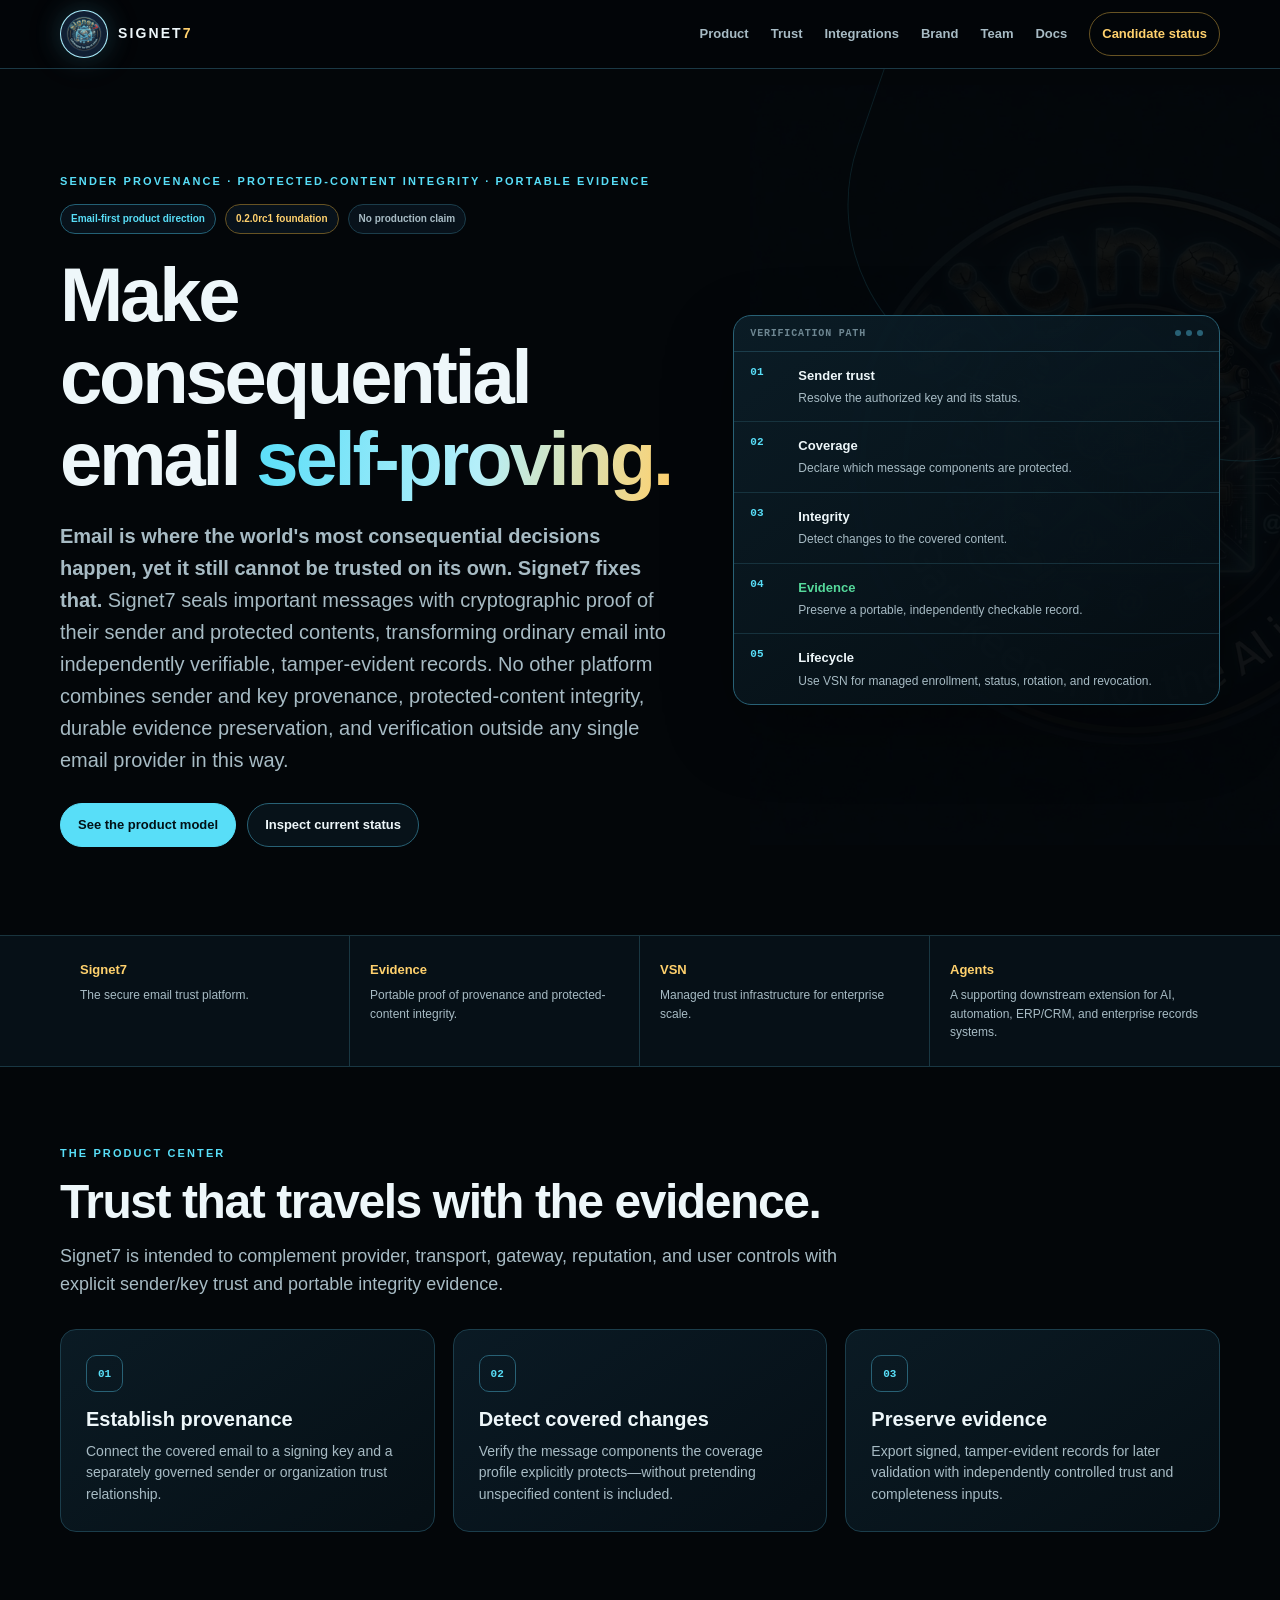
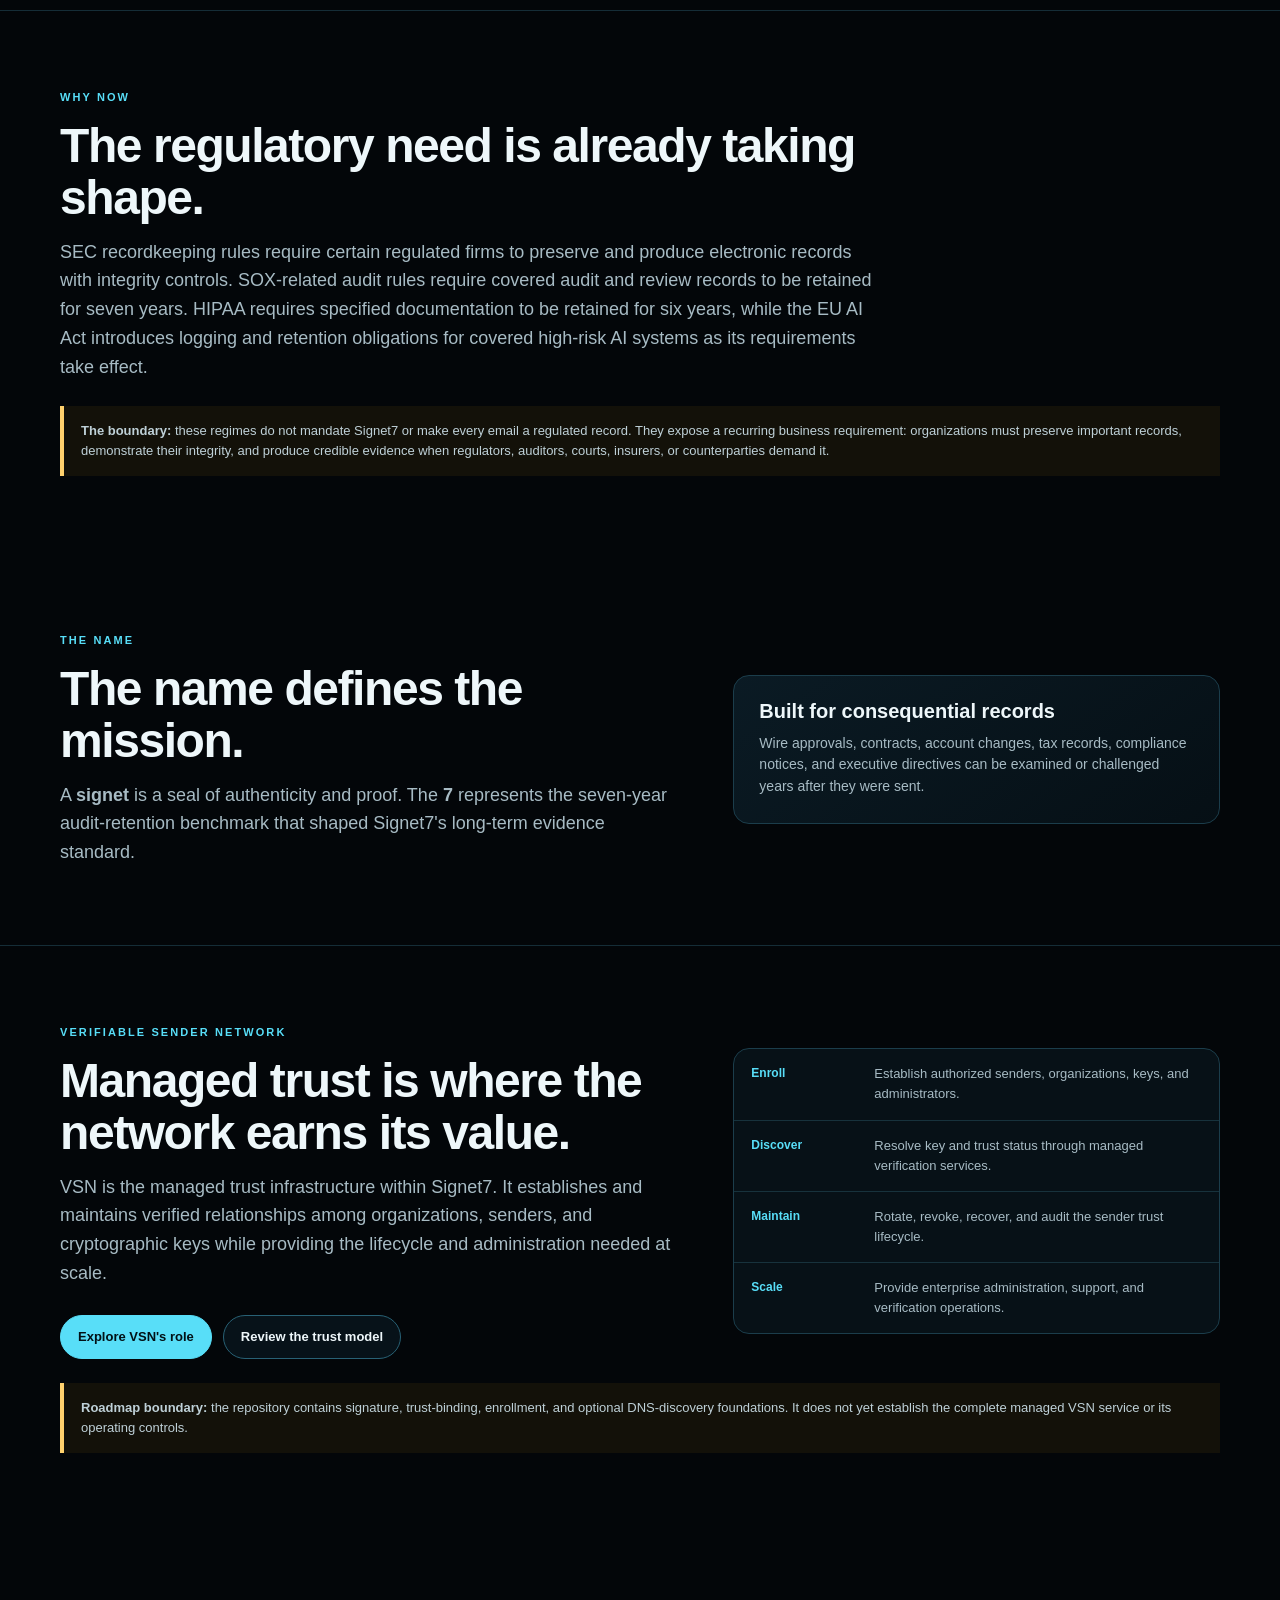
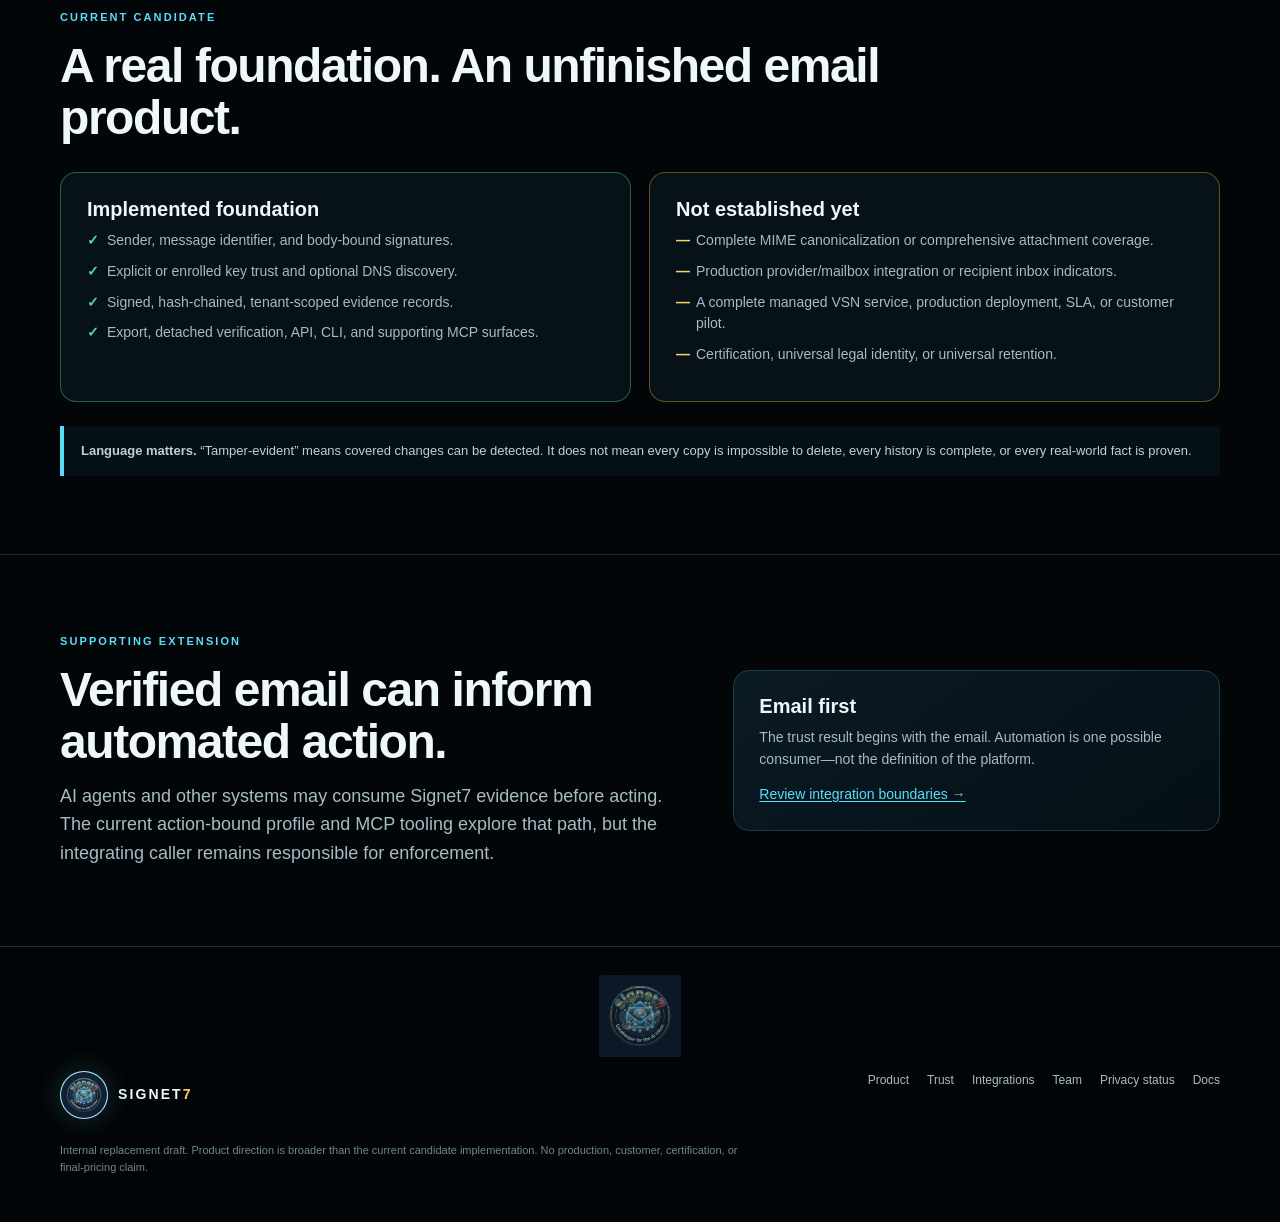
==== commit a4c671c9: "brand: validate index.html markup" ====
--- a/index.html
+++ b/index.html
@@ -1,4 +1,4 @@
-<!doctype html>
+<!DOCTYPE html>
 <html lang="en">
 <head>
   <meta charset="utf-8">
--- a/assets/site.css
+++ b/assets/site.css
@@ -1,209 +1,796 @@
 :root {
-  --ink: #030609;
-  --ink-2: #071019;
-  --panel: #0a121b;
-  --panel-2: #0d1823;
-  --line: #1b3344;
-  --line-hot: #2b637a;
-  --text: #f3f8fb;
-  --muted: #93a9b8;
-  --cyan: #37ddff;
-  --cyan-soft: #9aecff;
-  --gold: #f2b84b;
-  --orange: #ff7a2f;
-  --green: #59d99e;
-  --red: #ff7c80;
-  --max: 1180px;
-}
-
-* { box-sizing: border-box; }
-html { scroll-behavior: smooth; }
+  --bg: #030609;
+  --bg-soft: #071119;
+  --panel: #091720;
+  --panel-2: #0c1d27;
+  --line: #1b3d4b;
+  --line-strong: #286175;
+  --ink: #eef7fa;
+  --muted: #a7bbc4;
+  --dim: #6e8792;
+  --cyan: #58def8;
+  --cyan-deep: #138eaa;
+  --gold: #ffd16d;
+  --green: #55d99b;
+  --red: #ff888f;
+  --max: 1160px;
+}
+
+* {
+  box-sizing: border-box;
+}
+
+html {
+  color-scheme: dark;
+  scroll-behavior: smooth;
+}
+
 body {
   margin: 0;
   background:
-    radial-gradient(circle at 82% 2%, rgba(55, 221, 255, .10), transparent 28rem),
-    radial-gradient(circle at 0 55%, rgba(242, 184, 75, .06), transparent 34rem),
-    var(--ink);
-  color: var(--text);
+    radial-gradient(900px 520px at 90% -10%, rgba(39, 152, 181, 0.13), transparent 70%),
+    var(--bg);
+  color: var(--ink);
   font-family: Inter, "Segoe UI", Arial, sans-serif;
-  line-height: 1.6;
+  line-height: 1.55;
   -webkit-font-smoothing: antialiased;
 }
 
-a { color: inherit; }
-a:focus-visible { outline: 3px solid var(--gold); outline-offset: 4px; border-radius: 4px; }
-img { max-width: 100%; }
-.container { width: min(calc(100% - 40px), var(--max)); margin: 0 auto; }
+a {
+  color: var(--cyan);
+  text-decoration-thickness: 1px;
+  text-underline-offset: 0.17em;
+}
+
+a:hover {
+  color: #a6effc;
+}
+
+.skip-link {
+  position: fixed;
+  z-index: 1000;
+  top: 8px;
+  left: 8px;
+  padding: 10px 13px;
+  border-radius: 8px;
+  background: var(--cyan);
+  color: #021116;
+  font-weight: 800;
+  transform: translateY(-150%);
+}
+
+.skip-link:focus {
+  transform: translateY(0);
+}
+
+.container {
+  width: min(var(--max), calc(100% - 48px));
+  margin-inline: auto;
+}
 
 .site-header {
   position: sticky;
+  z-index: 100;
   top: 0;
-  z-index: 50;
-  background: rgba(3, 6, 9, .86);
-  border-bottom: 1px solid rgba(55, 221, 255, .12);
-  backdrop-filter: blur(18px);
-}
+  border-bottom: 1px solid rgba(37, 78, 93, 0.72);
+  background: rgba(3, 6, 9, 0.9);
+  backdrop-filter: blur(14px);
+}
+
 .nav {
-  min-height: 72px;
   display: flex;
+  min-height: 68px;
   align-items: center;
   justify-content: space-between;
-  gap: 28px;
-}
+  gap: 24px;
+}
+
 .brand {
   display: inline-flex;
   align-items: center;
   gap: 10px;
+  color: var(--ink);
+  font-size: 14px;
+  font-weight: 900;
+  letter-spacing: 0.15em;
   text-decoration: none;
-  font: 800 15px/1 Montserrat, "Segoe UI", Arial, sans-serif;
-  letter-spacing: .14em;
-}
-.brand img { width: 42px; height: 42px; border-radius: 10px; object-fit: cover; }
-.brand strong { color: var(--cyan); }
-.nav-links { display: flex; align-items: center; gap: 24px; }
-.nav-links a { color: #b9c9d4; text-decoration: none; font-size: 14px; font-weight: 650; }
-.nav-links a:hover, .nav-links a[aria-current="page"] { color: var(--cyan-soft); }
-.nav-cta { border: 1px solid var(--line-hot); border-radius: 999px; padding: 8px 14px; }
-
-.hero { min-height: 760px; display: grid; align-items: center; padding: 90px 0 72px; }
-.hero-grid { display: grid; grid-template-columns: 1.16fr .84fr; gap: 64px; align-items: center; }
-.eyebrow { color: var(--cyan); text-transform: uppercase; letter-spacing: .18em; font-size: 12px; font-weight: 850; }
-.badge-row { display: flex; flex-wrap: wrap; gap: 9px; margin: 18px 0 24px; }
-.badge { border: 1px solid var(--line); border-radius: 999px; color: #b8cbd7; padding: 6px 10px; font-size: 12px; }
-.badge.cyan { color: var(--cyan-soft); border-color: var(--line-hot); background: rgba(55, 221, 255, .055); }
-.badge.gold { color: #ffdc94; border-color: #66522d; background: rgba(242, 184, 75, .055); }
-h1, h2, h3 { font-family: Montserrat, "Segoe UI", Arial, sans-serif; }
-h1 { font-size: clamp(48px, 7vw, 82px); line-height: .98; letter-spacing: -.055em; margin: 0 0 26px; }
-h2 { font-size: clamp(32px, 4.5vw, 54px); line-height: 1.04; letter-spacing: -.04em; margin: 0 0 18px; }
-h3 { font-size: 19px; line-height: 1.25; margin: 0 0 12px; }
-.gradient-text { background: linear-gradient(100deg, var(--cyan), #d3f8ff 42%, var(--gold)); color: transparent; -webkit-background-clip: text; background-clip: text; }
-.hero-copy { color: #bccdd8; font-size: clamp(18px, 2.1vw, 23px); max-width: 720px; }
-.actions { display: flex; flex-wrap: wrap; gap: 12px; margin-top: 32px; }
-.button { display: inline-flex; align-items: center; justify-content: center; min-height: 48px; padding: 0 19px; border-radius: 10px; text-decoration: none; font-weight: 800; font-size: 14px; }
-.button.primary { background: var(--cyan); color: #001016; box-shadow: 0 0 34px rgba(55, 221, 255, .16); }
-.button.secondary { border: 1px solid var(--line); color: #dbe7ee; background: rgba(12, 22, 31, .76); }
-.button:hover { transform: translateY(-1px); }
-
-.evidence-card { position: relative; border: 1px solid var(--line-hot); border-radius: 22px; background: linear-gradient(145deg, rgba(13, 24, 35, .96), rgba(5, 10, 15, .98)); padding: 28px; box-shadow: 0 34px 100px rgba(0, 0, 0, .4); }
-.evidence-card::before { content: ""; position: absolute; inset: -1px; border-radius: 22px; padding: 1px; background: linear-gradient(145deg, rgba(55,221,255,.5), transparent 45%, rgba(242,184,75,.26)); pointer-events: none; mask: linear-gradient(#000 0 0) content-box, linear-gradient(#000 0 0); mask-composite: exclude; }
-.terminal-head { display: flex; align-items: center; justify-content: space-between; color: #7f98a8; font: 12px/1.2 Consolas, monospace; border-bottom: 1px solid var(--line); padding-bottom: 15px; }
-.dots { display: flex; gap: 6px; }
-.dots i { width: 8px; height: 8px; border-radius: 50%; background: #284050; }
-.signal { display: grid; grid-template-columns: auto 1fr; gap: 13px; padding: 17px 0; border-bottom: 1px solid #142736; }
-.signal:last-child { border-bottom: 0; }
-.signal code { color: var(--gold); font-size: 12px; }
-.signal b { display: block; font-size: 14px; margin-bottom: 2px; }
-.signal span { display: block; color: var(--muted); font-size: 12px; }
-.signal .ok { color: var(--green); }
-
-.section { padding: 96px 0; }
-.section.tight { padding: 62px 0; }
-.section-line { border-top: 1px solid rgba(55,221,255,.10); }
-.section-intro { max-width: 760px; color: #b3c5d1; font-size: 18px; margin-bottom: 42px; }
-.grid-2 { display: grid; grid-template-columns: repeat(2, 1fr); gap: 18px; }
-.grid-3 { display: grid; grid-template-columns: repeat(3, 1fr); gap: 18px; }
-.grid-4 { display: grid; grid-template-columns: repeat(4, 1fr); gap: 18px; }
-.card { border: 1px solid var(--line); border-radius: 16px; padding: 25px; background: linear-gradient(145deg, rgba(13, 24, 35, .88), rgba(6, 12, 18, .95)); }
-.card.hot { border-color: var(--line-hot); }
-.card.gold { border-color: #5e4c2c; }
-.card p, .card li { color: #aebfca; font-size: 14px; }
-.card ul { margin: 14px 0 0; padding-left: 20px; }
-.card li { margin-bottom: 8px; }
-.icon { width: 38px; height: 38px; display: grid; place-items: center; border: 1px solid var(--line-hot); border-radius: 10px; color: var(--cyan); background: rgba(55,221,255,.06); font: 800 13px/1 Consolas, monospace; margin-bottom: 18px; }
-
-.flow { display: grid; grid-template-columns: repeat(5, 1fr); gap: 8px; }
-.flow-step { position: relative; min-height: 156px; padding: 20px; border: 1px solid var(--line); border-radius: 14px; background: rgba(10, 18, 27, .78); }
-.flow-step:not(:last-child)::after { content: "→"; position: absolute; top: 50%; right: -13px; color: var(--cyan); font-weight: 900; z-index: 2; }
-.flow-step b { display: block; color: var(--cyan-soft); text-transform: uppercase; letter-spacing: .12em; font-size: 11px; margin-bottom: 9px; }
-.flow-step span { color: #afc0cb; font-size: 13px; }
-
-.truth-grid { display: grid; grid-template-columns: 1fr 1fr; gap: 22px; }
-.truth { border-radius: 18px; padding: 28px; }
-.truth.yes { border: 1px solid #245a47; background: rgba(38, 116, 82, .08); }
-.truth.no { border: 1px solid #604328; background: rgba(176, 105, 37, .07); }
-.truth h3 { color: var(--green); }
-.truth.no h3 { color: var(--gold); }
-.truth ul { margin: 15px 0 0; padding-left: 20px; }
-.truth li { color: #b4c5cf; margin-bottom: 8px; }
-
-.notice { border-left: 3px solid var(--cyan); background: rgba(55,221,255,.055); border-radius: 0 12px 12px 0; padding: 20px 23px; color: #c5d5df; }
-.notice.gold { border-color: var(--gold); background: rgba(242,184,75,.055); }
-.notice strong { color: var(--text); }
-
-.person { display: grid; grid-template-columns: 56px 1fr; gap: 16px; align-items: start; }
-.avatar { width: 56px; height: 56px; border: 1px solid var(--line-hot); border-radius: 14px; display: grid; place-items: center; color: var(--cyan); font: 850 15px/1 Montserrat, sans-serif; background: #0a1923; }
-.person small { display: block; color: var(--cyan); text-transform: uppercase; letter-spacing: .1em; margin-bottom: 5px; }
-.person p { margin: 7px 0 0; }
-
-.footer { border-top: 1px solid var(--line); padding: 45px 0 54px; color: #8097a6; }
-.footer-grid { display: grid; grid-template-columns: 1.2fr .8fr; gap: 30px; }
-.footer-links { display: flex; flex-wrap: wrap; justify-content: flex-end; gap: 18px; }
-.footer a { color: #a9bfcb; text-decoration: none; font-size: 13px; }
-.legal-note { margin-top: 20px; font-size: 12px; color: #718896; }
-
-.prose { max-width: 820px; }
-.prose p, .prose li { color: #b7c8d2; }
-.prose h2 { margin-top: 58px; }
-.prose h3 { margin-top: 30px; }
-.prose a { color: var(--cyan-soft); }
-
-.page-hero { padding: 118px 0 82px; border-bottom: 1px solid rgba(55,221,255,.10); }
-.page-hero h1 { max-width: 900px; }
-.page-hero .hero-copy { max-width: 820px; }
-.page-band { padding: 34px 0; border-bottom: 1px solid rgba(55,221,255,.10); background: rgba(7,16,25,.62); }
-.proof-rail { display: grid; grid-template-columns: repeat(4, 1fr); gap: 12px; }
-.proof-item { min-height: 112px; padding: 18px; border: 1px solid var(--line); border-radius: 12px; background: rgba(10,18,27,.75); }
-.proof-item b { display: block; color: var(--cyan-soft); font: 800 11px/1.4 Consolas, monospace; letter-spacing: .09em; text-transform: uppercase; }
-.proof-item span { display: block; margin-top: 8px; color: var(--muted); font-size: 12px; }
-.split { display: grid; grid-template-columns: 1.05fr .95fr; gap: 46px; align-items: start; }
-.code-panel { overflow: hidden; border: 1px solid var(--line-hot); border-radius: 16px; background: #061019; box-shadow: 0 26px 70px rgba(0,0,0,.36); }
-.code-head { padding: 13px 17px; border-bottom: 1px solid var(--line); color: #7f98a8; font: 11px/1.4 Consolas, monospace; letter-spacing: .08em; text-transform: uppercase; }
-.code-panel pre { margin: 0; padding: 22px; overflow-x: auto; color: #c9d9e2; font: 13px/1.7 Consolas, monospace; }
-.code-panel pre:focus-visible { outline: 3px solid var(--gold); outline-offset: -4px; }
-.scope-list { display: grid; gap: 10px; margin-top: 24px; }
-.scope-row { display: grid; grid-template-columns: 92px 1fr; gap: 16px; padding: 15px 0; border-bottom: 1px solid var(--line); }
-.scope-row b { color: var(--cyan-soft); font: 800 11px/1.5 Consolas, monospace; letter-spacing: .06em; text-transform: uppercase; }
-.scope-row span { color: #afc1cc; font-size: 14px; }
-.doc-list { display: grid; gap: 12px; }
-.doc-link { display: grid; grid-template-columns: 52px 1fr auto; gap: 17px; align-items: center; padding: 18px; border: 1px solid var(--line); border-radius: 13px; text-decoration: none; background: rgba(10,18,27,.72); }
-.doc-link:hover { border-color: var(--line-hot); background: rgba(13,24,35,.9); }
-.doc-link .doc-num { width: 42px; height: 42px; display: grid; place-items: center; border: 1px solid var(--line-hot); border-radius: 10px; color: var(--cyan); font: 800 11px/1 Consolas, monospace; }
-.doc-link b { display: block; color: var(--text); }
-.doc-link small { display: block; color: var(--muted); margin-top: 3px; }
-.doc-link .arrow { color: var(--cyan); font-weight: 900; }
-.status-key { display: inline-flex; align-items: center; gap: 8px; color: var(--muted); font-size: 12px; }
-.status-key::before { content: ""; width: 8px; height: 8px; border-radius: 50%; background: var(--gold); box-shadow: 0 0 15px rgba(242,184,75,.28); }
-.status-key.ok::before { background: var(--green); box-shadow: 0 0 15px rgba(89,217,158,.28); }
-.mini-label { color: var(--cyan); font: 800 10px/1.4 Consolas, monospace; letter-spacing: .12em; text-transform: uppercase; }
-.feature-stack { display: grid; gap: 18px; }
-.feature-row { display: grid; grid-template-columns: 46px 1fr; gap: 17px; padding: 20px; border: 1px solid var(--line); border-radius: 14px; background: rgba(10,18,27,.72); }
-.feature-row .icon { margin: 0; }
-.feature-row p { color: var(--muted); font-size: 14px; margin: 5px 0 0; }
-.integration-grid { display: grid; grid-template-columns: repeat(5, 1fr); gap: 12px; }
-.integration-chip { padding: 17px; border: 1px solid var(--line); border-radius: 12px; background: rgba(10,18,27,.72); text-align: center; }
-.integration-chip b { display: block; color: var(--text); }
-.integration-chip span { display: block; margin-top: 5px; color: var(--muted); font-size: 11px; }
+  white-space: nowrap;
+}
+
+.brand img {
+  width: 42px;
+  height: 42px;
+  border-radius: 10px;
+  object-fit: cover;
+}
+
+.brand strong {
+  color: var(--gold);
+}
+
+
+.nav-links {
+  display: flex;
+  align-items: center;
+  justify-content: flex-end;
+  gap: 22px;
+}
+
+.nav-links a {
+  color: var(--muted);
+  font-size: 13px;
+  font-weight: 650;
+  text-decoration: none;
+}
+
+.nav-links a:hover,
+.nav-links a[aria-current="page"] {
+  color: var(--ink);
+}
+
+.nav-links .nav-cta {
+  padding: 8px 12px;
+  border: 1px solid #675323;
+  border-radius: 999px;
+  color: var(--gold);
+}
+
+.hero,
+.page-hero {
+  position: relative;
+  overflow: hidden;
+  border-bottom: 1px solid rgba(37, 77, 91, 0.65);
+}
+
+.hero {
+  padding: 104px 0 88px;
+}
+
+.page-hero {
+  padding: 86px 0 68px;
+}
+
+.hero::after,
+.page-hero::after {
+  position: absolute;
+  z-index: -1;
+  top: -230px;
+  right: -190px;
+  width: 590px;
+  height: 590px;
+  border: 1px solid rgba(88, 222, 248, 0.11);
+  border-radius: 31%;
+  content: "";
+  transform: rotate(19deg);
+}
+
+.hero-grid,
+.split {
+  display: grid;
+  align-items: center;
+  grid-template-columns: minmax(0, 1.12fr) minmax(320px, 0.88fr);
+  gap: 54px;
+}
+
+.eyebrow {
+  margin-bottom: 14px;
+  color: var(--cyan);
+  font-size: 11px;
+  font-weight: 850;
+  letter-spacing: 0.19em;
+  text-transform: uppercase;
+}
+
+.badge-row {
+  display: flex;
+  flex-wrap: wrap;
+  gap: 9px;
+  margin-bottom: 20px;
+}
+
+.badge {
+  padding: 6px 10px;
+  border: 1px solid var(--line);
+  border-radius: 999px;
+  background: rgba(9, 23, 32, 0.78);
+  color: var(--muted);
+  font-size: 10px;
+  font-weight: 750;
+}
+
+.badge.cyan {
+  border-color: #236075;
+  color: var(--cyan);
+}
+
+.badge.gold {
+  border-color: #675323;
+  color: var(--gold);
+}
+
+h1,
+h2,
+h3 {
+  color: var(--ink);
+  line-height: 1.08;
+}
+
+h1 {
+  max-width: 940px;
+  margin: 0 0 20px;
+  font-size: clamp(46px, 7vw, 76px);
+  letter-spacing: -0.042em;
+}
+
+.page-hero h1 {
+  font-size: clamp(42px, 6vw, 67px);
+}
+
+h2 {
+  max-width: 900px;
+  margin: 0 0 14px;
+  font-size: clamp(31px, 4.4vw, 48px);
+  letter-spacing: -0.03em;
+}
+
+h3 {
+  margin: 0 0 10px;
+  font-size: 20px;
+}
+
+.gradient-text {
+  background: linear-gradient(100deg, var(--cyan), #b5eff9 54%, var(--gold));
+  background-clip: text;
+  -webkit-background-clip: text;
+  color: transparent;
+  -webkit-text-fill-color: transparent;
+}
+
+.hero-copy,
+.section-intro {
+  max-width: 820px;
+  margin: 0;
+  color: var(--muted);
+  font-size: 18px;
+  line-height: 1.6;
+}
+
+.hero-copy {
+  font-size: 20px;
+}
+
+.actions {
+  display: flex;
+  flex-wrap: wrap;
+  gap: 11px;
+  margin-top: 27px;
+}
+
+.button {
+  display: inline-flex;
+  min-height: 44px;
+  align-items: center;
+  justify-content: center;
+  padding: 10px 17px;
+  border: 1px solid var(--line-strong);
+  border-radius: 999px;
+  font-size: 13px;
+  font-weight: 800;
+  text-decoration: none;
+}
+
+.button.primary {
+  border-color: var(--cyan);
+  background: var(--cyan);
+  color: #021116;
+}
+
+.button.secondary {
+  background: rgba(8, 23, 31, 0.76);
+  color: var(--ink);
+}
+
+.evidence-card {
+  overflow: hidden;
+  border: 1px solid var(--line-strong);
+  border-radius: 18px;
+  background: linear-gradient(145deg, rgba(11, 29, 39, 0.96), rgba(5, 13, 18, 0.96));
+  box-shadow: 0 25px 70px rgba(0, 0, 0, 0.32);
+}
+
+.terminal-head {
+  display: flex;
+  align-items: center;
+  justify-content: space-between;
+  padding: 12px 16px;
+  border-bottom: 1px solid var(--line);
+  color: var(--dim);
+  font: 700 10px Consolas, monospace;
+  letter-spacing: 0.08em;
+  text-transform: uppercase;
+}
+
+.dots {
+  display: flex;
+  gap: 5px;
+}
+
+.dots i {
+  width: 6px;
+  height: 6px;
+  border-radius: 50%;
+  background: var(--line-strong);
+}
+
+.signal {
+  display: grid;
+  grid-template-columns: 35px 1fr;
+  gap: 13px;
+  padding: 14px 16px;
+  border-bottom: 1px solid rgba(28, 61, 74, 0.72);
+}
+
+.signal:last-child {
+  border-bottom: 0;
+}
+
+.signal code {
+  color: var(--cyan);
+  font: 700 11px Consolas, monospace;
+}
+
+.signal b,
+.signal span {
+  display: block;
+}
+
+.signal b {
+  margin-bottom: 3px;
+  font-size: 13px;
+}
+
+.signal b.ok {
+  color: var(--green);
+}
+
+.signal span {
+  color: var(--muted);
+  font-size: 12px;
+}
+
+.page-band {
+  border-bottom: 1px solid rgba(34, 72, 86, 0.7);
+  background: rgba(7, 19, 27, 0.8);
+}
+
+.proof-rail {
+  display: grid;
+  grid-template-columns: repeat(4, 1fr);
+}
+
+.proof-item {
+  min-height: 112px;
+  padding: 24px 20px;
+  border-right: 1px solid rgba(34, 72, 86, 0.7);
+}
+
+.proof-item:last-child {
+  border-right: 0;
+}
+
+.proof-item b,
+.proof-item span {
+  display: block;
+}
+
+.proof-item b {
+  margin-bottom: 6px;
+  color: var(--gold);
+  font-size: 13px;
+}
+
+.proof-item span {
+  color: var(--muted);
+  font-size: 12px;
+}
+
+.section {
+  padding: 78px 0;
+}
+
+.section-line {
+  border-bottom: 1px solid rgba(34, 72, 86, 0.6);
+}
+
+.grid-2,
+.grid-3 {
+  display: grid;
+  gap: 18px;
+  margin-top: 30px;
+}
+
+.grid-2 {
+  grid-template-columns: repeat(2, minmax(0, 1fr));
+}
+
+.grid-3 {
+  grid-template-columns: repeat(3, minmax(0, 1fr));
+}
+
+.card {
+  padding: 25px;
+  border: 1px solid var(--line);
+  border-radius: 16px;
+  background: linear-gradient(145deg, rgba(11, 28, 38, 0.93), rgba(6, 16, 22, 0.93));
+}
+
+.card.hot {
+  border-color: #685425;
+  background: linear-gradient(145deg, rgba(75, 55, 13, 0.23), rgba(8, 18, 22, 0.93));
+}
+
+.card p {
+  margin: 0;
+  color: var(--muted);
+  font-size: 14px;
+}
+
+.card p + p {
+  margin-top: 13px;
+}
+
+.card small {
+  color: var(--dim);
+}
+
+.icon {
+  display: grid;
+  width: 37px;
+  height: 37px;
+  margin-bottom: 17px;
+  place-items: center;
+  border: 1px solid var(--line-strong);
+  border-radius: 10px;
+  color: var(--cyan);
+  font: 800 11px Consolas, monospace;
+}
+
+.scope-list {
+  overflow: hidden;
+  border: 1px solid var(--line);
+  border-radius: 16px;
+  background: rgba(8, 20, 27, 0.8);
+}
+
+.scope-row {
+  display: grid;
+  grid-template-columns: 105px 1fr;
+  gap: 18px;
+  padding: 15px 17px;
+  border-bottom: 1px solid rgba(30, 64, 76, 0.7);
+}
+
+.scope-row:last-child {
+  border-bottom: 0;
+}
+
+.scope-row b {
+  color: var(--cyan);
+  font-size: 12px;
+}
+
+.scope-row span {
+  color: var(--muted);
+  font-size: 13px;
+}
+
+.notice {
+  margin-top: 24px;
+  padding: 15px 17px;
+  border-left: 4px solid var(--cyan);
+  background: rgba(12, 44, 54, 0.28);
+  color: #bed0d7;
+  font-size: 13px;
+}
+
+.notice.gold {
+  border-left-color: var(--gold);
+  background: rgba(96, 69, 12, 0.18);
+}
+
+.truth-grid {
+  display: grid;
+  grid-template-columns: repeat(2, minmax(0, 1fr));
+  gap: 18px;
+  margin-top: 28px;
+}
+
+.truth {
+  padding: 26px;
+  border: 1px solid var(--line);
+  border-radius: 16px;
+  background: rgba(8, 20, 27, 0.86);
+}
+
+.truth.yes {
+  border-color: rgba(63, 157, 119, 0.55);
+}
+
+.truth.no {
+  border-color: rgba(151, 111, 39, 0.65);
+}
+
+.truth ul {
+  margin: 0;
+  padding: 0;
+  list-style: none;
+}
+
+.truth li {
+  position: relative;
+  margin-bottom: 9px;
+  padding-left: 20px;
+  color: var(--muted);
+  font-size: 14px;
+}
+
+.truth.yes li::before,
+.truth.no li::before {
+  position: absolute;
+  left: 0;
+  font-weight: 900;
+}
+
+.truth.yes li::before {
+  color: var(--green);
+  content: "✓";
+}
+
+.truth.no li::before {
+  color: var(--gold);
+  content: "—";
+}
+
+.data-table {
+  width: 100%;
+  margin-top: 28px;
+  border-collapse: collapse;
+  table-layout: fixed;
+}
+
+.data-table th,
+.data-table td {
+  padding: 13px 14px;
+  border: 1px solid var(--line);
+  text-align: left;
+  vertical-align: top;
+}
+
+.data-table th {
+  background: #0c222c;
+  color: var(--cyan);
+  font-size: 10px;
+  letter-spacing: 0.09em;
+  text-transform: uppercase;
+}
+
+.data-table td {
+  color: var(--muted);
+  font-size: 13px;
+}
+
+.data-table td strong {
+  color: var(--ink);
+}
+
+.footer {
+  padding: 46px 0;
+  border-top: 1px solid rgba(34, 72, 86, 0.7);
+  background: #020507;
+}
+
+.footer-grid {
+  display: grid;
+  grid-template-columns: minmax(0, 1.3fr) minmax(300px, 0.7fr);
+  gap: 40px;
+}
+
+.footer-links {
+  display: flex;
+  flex-wrap: wrap;
+  align-content: flex-start;
+  justify-content: flex-end;
+  gap: 10px 18px;
+}
+
+.footer-links a {
+  color: var(--muted);
+  font-size: 12px;
+  text-decoration: none;
+}
+
+.legal-note {
+  max-width: 680px;
+  margin-top: 15px;
+  color: var(--dim);
+  font-size: 11px;
+}
 
 @media (max-width: 900px) {
-  .nav { min-height: auto; padding: 12px 0; flex-wrap: wrap; }
-  .nav-links { width: 100%; order: 2; overflow-x: auto; padding: 2px 0 7px; gap: 18px; scrollbar-width: thin; }
-  .nav-links a { white-space: nowrap; }
-  .hero { min-height: auto; padding-top: 70px; }
-  .hero-grid, .grid-4, .flow, .proof-rail, .integration-grid { grid-template-columns: 1fr 1fr; }
-  .grid-3 { grid-template-columns: 1fr 1fr; }
-  .split { grid-template-columns: 1fr; }
-  .flow-step:not(:last-child)::after { display: none; }
-}
-
+  .nav-links {
+    gap: 13px;
+  }
+
+  .nav-links .nav-cta {
+    display: none;
+  }
+
+  .hero-grid,
+  .split {
+    grid-template-columns: 1fr;
+  }
+
+  .proof-rail,
+  .grid-3 {
+    grid-template-columns: repeat(2, minmax(0, 1fr));
+  }
+
+  .proof-item:nth-child(2) {
+    border-right: 0;
+  }
+
+  .proof-item:nth-child(-n + 2) {
+    border-bottom: 1px solid rgba(34, 72, 86, 0.7);
+  }
+}
+
+@media (max-width: 680px) {
+  .container {
+    width: min(100% - 32px, var(--max));
+  }
+
+  .nav {
+    min-height: 60px;
+  }
+
+  .nav-links a:not([aria-current="page"]) {
+    display: none;
+  }
+
+  .hero,
+  .page-hero {
+    padding: 66px 0 55px;
+  }
+
+  .hero-copy,
+  .section-intro {
+    font-size: 16px;
+  }
+
+  .section {
+    padding: 58px 0;
+  }
+
+  .proof-rail,
+  .grid-2,
+  .grid-3,
+  .truth-grid,
+  .footer-grid {
+    grid-template-columns: 1fr;
+  }
+
+  .proof-item {
+    border-right: 0;
+    border-bottom: 1px solid rgba(34, 72, 86, 0.7);
+  }
+
+  .proof-item:last-child {
+    border-bottom: 0;
+  }
+
+  .scope-row {
+    grid-template-columns: 1fr;
+    gap: 5px;
+  }
+
+  .data-table {
+    display: block;
+    overflow-x: auto;
+    table-layout: auto;
+    white-space: normal;
+  }
+
+  .data-table th,
+  .data-table td {
+    min-width: 180px;
+  }
+
+  .footer-links {
+    justify-content: flex-start;
+  }
+}
+
+@media (prefers-reduced-motion: reduce) {
+  html {
+    scroll-behavior: auto;
+  }
+}
+
+@media print {
+  .site-header,
+  .actions {
+    display: none;
+  }
+
+  body {
+    background: #fff;
+    color: #111;
+  }
+}
+
+
+/* Signet7 unified circular-identity layer · 2026-08-03 */
+main { position: relative; overflow: clip; }
+.brand img {
+  width: 48px;
+  height: 48px;
+  border-radius: 50%;
+  object-fit: cover;
+  object-position: center;
+  background: var(--ink);
+  border: 1px solid rgba(55,221,255,.42);
+  box-shadow: 0 0 28px rgba(55,221,255,.18), 0 0 48px rgba(255,124,128,.08);
+}
+.nav-links a { min-height: 44px; display: inline-flex; align-items: center; }
+.brand-halo {
+  position: absolute;
+  z-index: 0;
+  top: 16px;
+  right: -230px;
+  width: 760px;
+  opacity: .055;
+  pointer-events: none;
+  filter: saturate(.82) contrast(1.08);
+}
+.brand-halo img { width: 100%; }
+main > section { position: relative; z-index: 1; }
+.footer { position: relative; padding-top: 124px; }
+.footer::before {
+  content: "";
+  position: absolute;
+  top: 28px;
+  left: 50%;
+  width: 260px;
+  height: 82px;
+  transform: translateX(-50%);
+  background: url("signet7-logo.png") center / contain no-repeat;
+  opacity: .74;
+}
+.seal-stage {
+  display: grid;
+  place-items: center;
+  min-height: 420px;
+  border: 1px solid var(--line-hot);
+  border-radius: 28px;
+  background: radial-gradient(circle at center, rgba(55,221,255,.10), transparent 55%), #050a0f;
+  overflow: hidden;
+}
+.seal-stage img { width: min(920px, 120%); max-width: none; }
+.token-row { display: grid; grid-template-columns: repeat(5,1fr); gap: 12px; }
+.token { min-height: 128px; border: 1px solid var(--line); border-radius: 14px; padding: 18px; display: flex; flex-direction: column; justify-content: flex-end; }
+.token small { font: 750 11px/1.4 Consolas, monospace; letter-spacing: .08em; text-transform: uppercase; }
+.token span { color: rgba(255,255,255,.78); font-size: 11px; }
+@media (max-width: 900px) {
+  .brand-halo { right: -350px; opacity: .04; }
+  .token-row { grid-template-columns: 1fr 1fr; }
+}
 @media (max-width: 640px) {
-  .container { width: min(calc(100% - 28px), var(--max)); }
-  .hero-grid, .grid-2, .grid-3, .grid-4, .truth-grid, .flow, .footer-grid, .proof-rail, .integration-grid { grid-template-columns: 1fr; }
-  h1 { font-size: 46px; }
-  .section { padding: 72px 0; }
-  .page-hero { padding: 76px 0 58px; }
-  .footer-links { justify-content: flex-start; }
-  .nav-cta { padding: 7px 10px; }
-  .scope-row { grid-template-columns: 1fr; gap: 4px; }
-  .doc-link { grid-template-columns: 44px 1fr; }
-  .doc-link .arrow { display: none; }
-}
+  .brand img { width: 44px; height: 44px; }
+  .brand-halo { display: none; }
+  .token-row { grid-template-columns: 1fr; }
+  .seal-stage { min-height: 250px; }
+}
+@media (prefers-reduced-motion: reduce) {
+  html { scroll-behavior: auto; }
+  *, *::before, *::after { transition-duration: .001ms !important; animation-duration: .001ms !important; }
+}
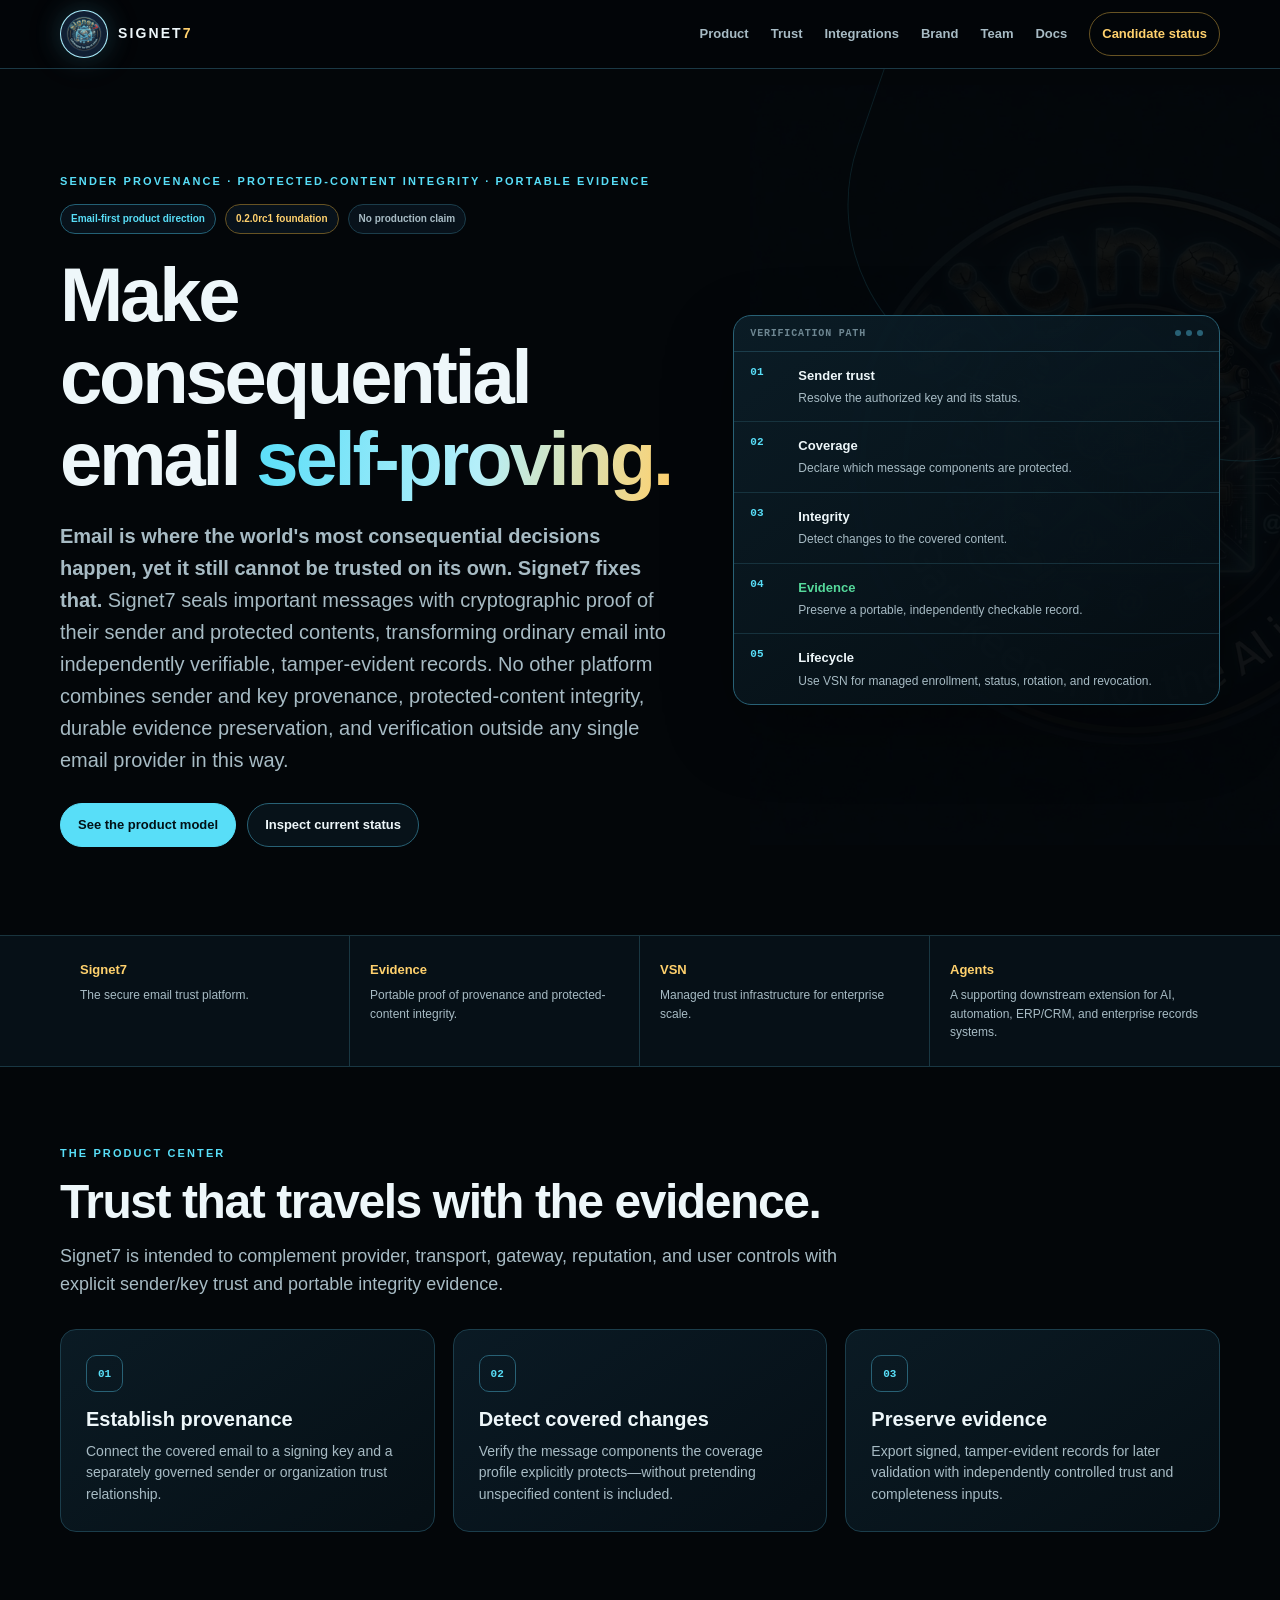
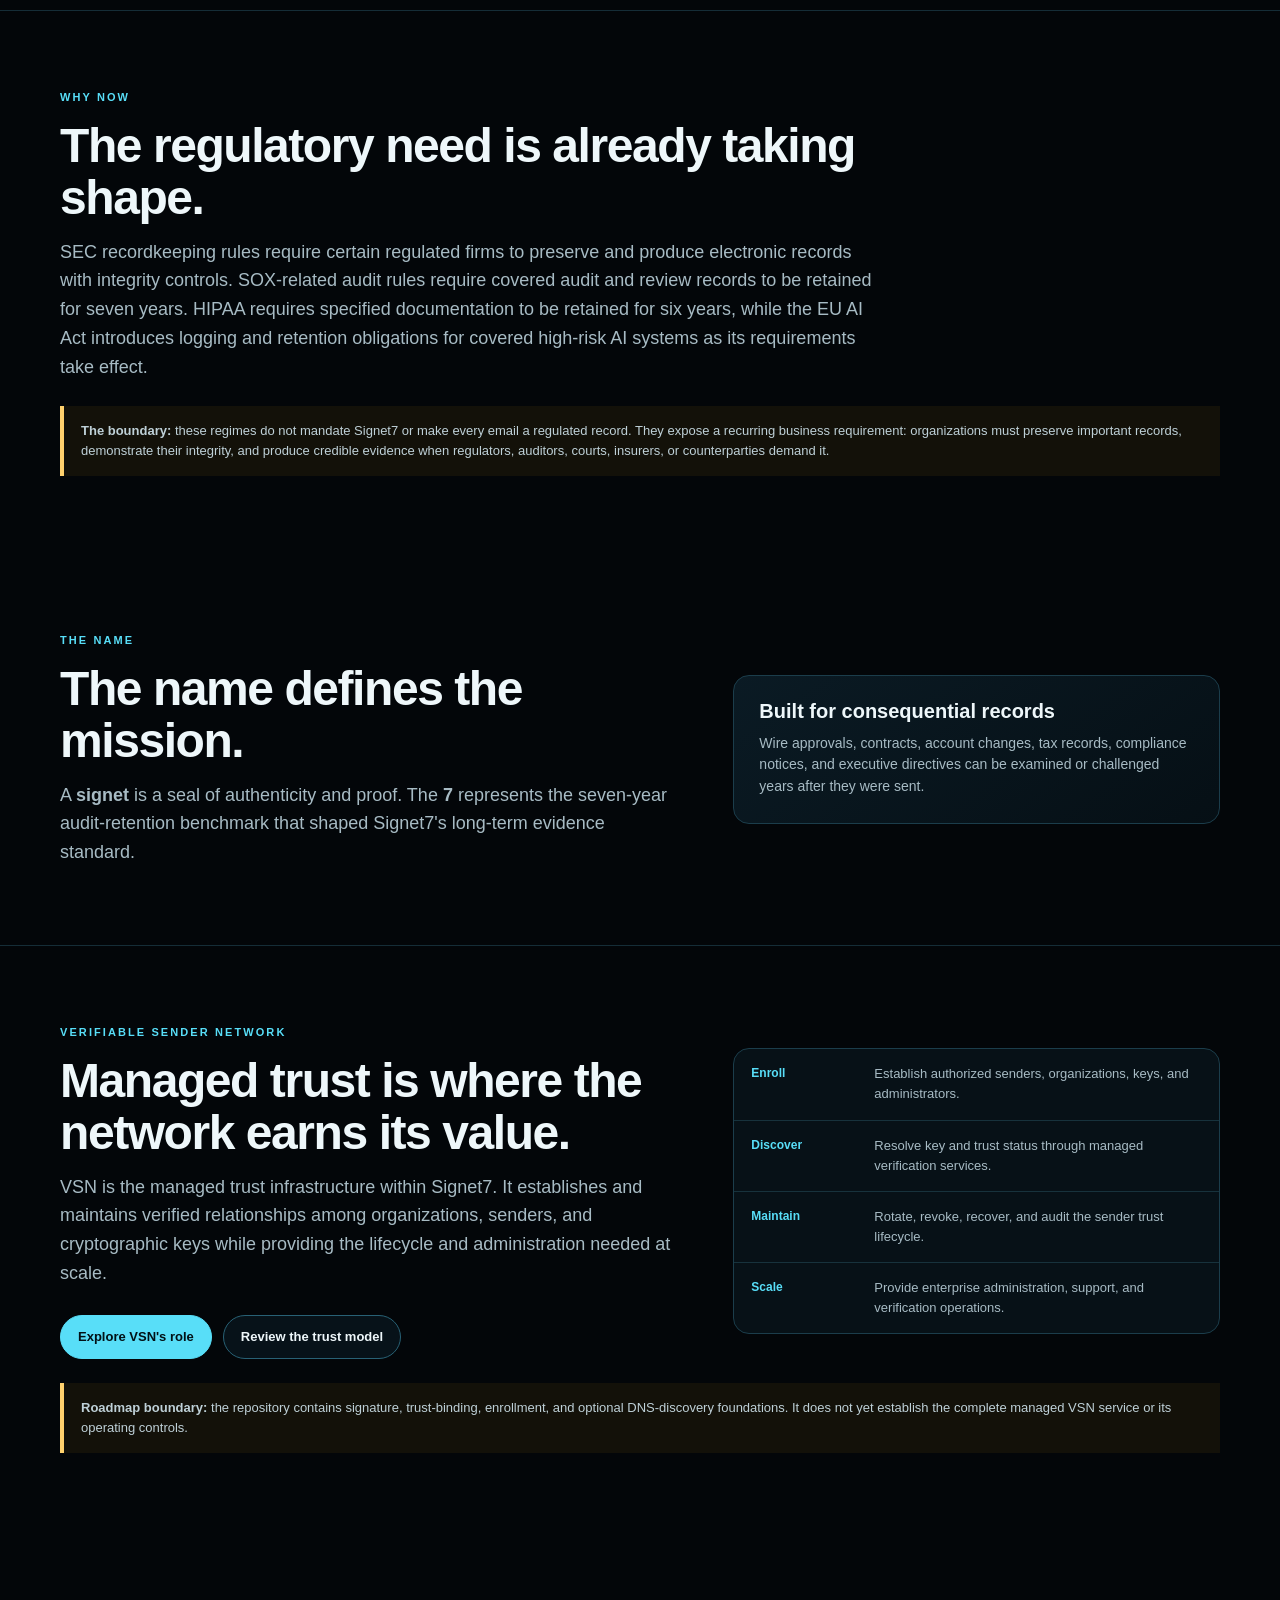
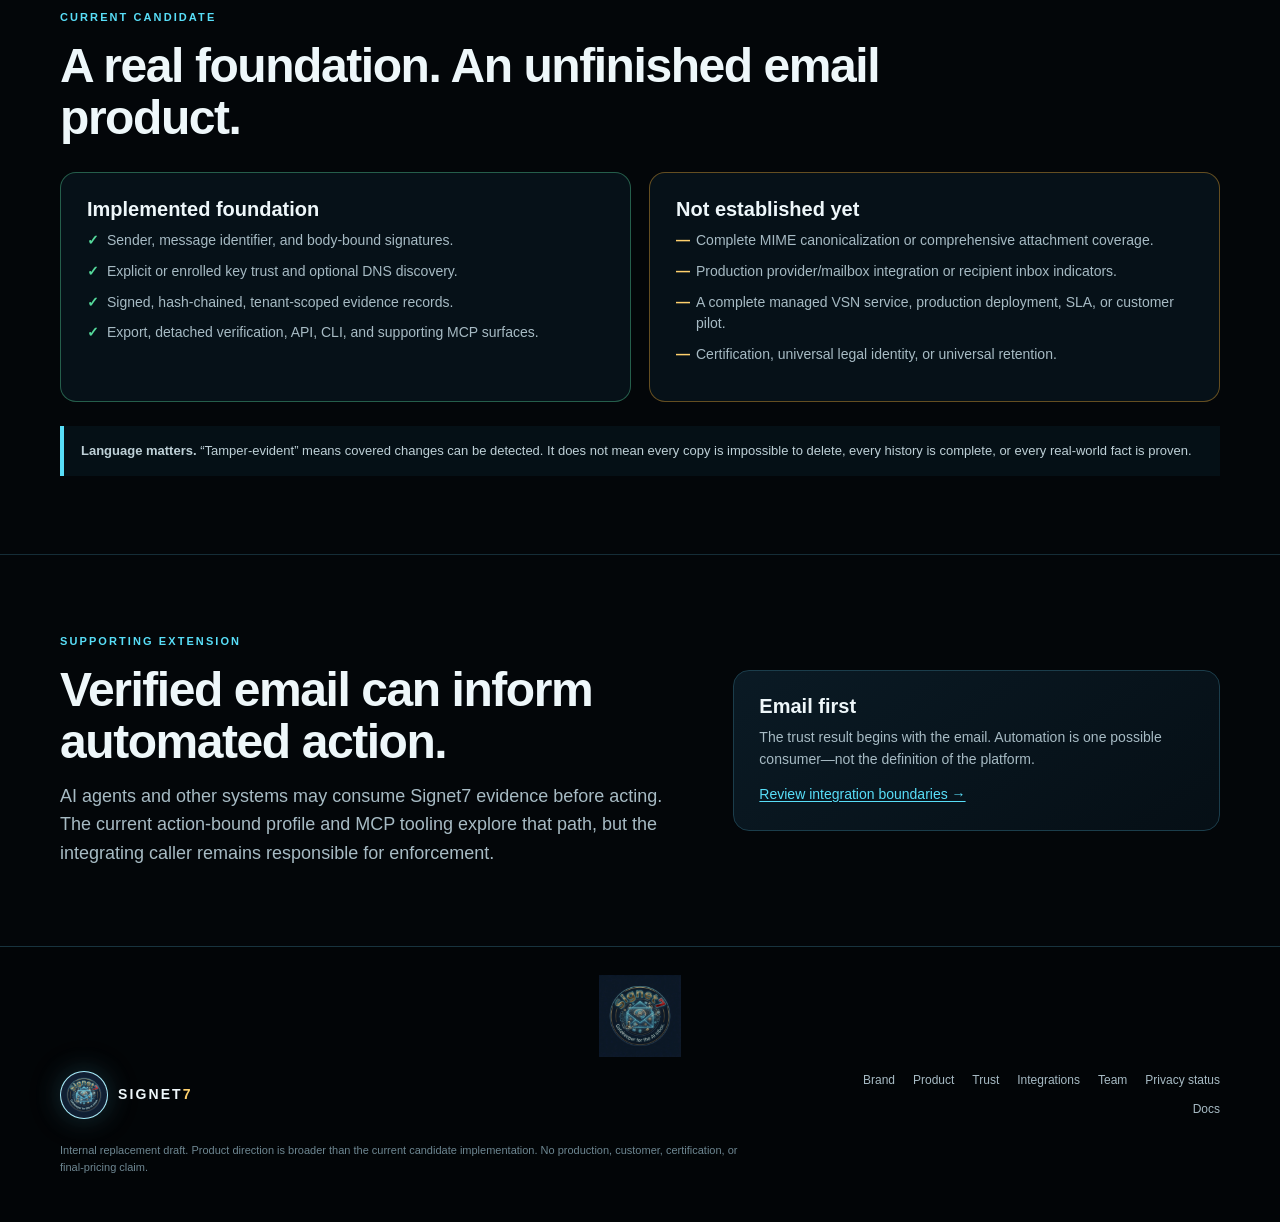
==== commit 9e3d0944: "brand: complete seal-system navigation on index.html" ====
--- a/index.html
+++ b/index.html
@@ -191,7 +191,7 @@
         <a class="brand" href="index.html"><img src="assets/signet7-logo.png" alt="Signet7 circular S7 seal"><span>SIGNET<strong>7</strong></span></a>
         <div class="legal-note">Internal replacement draft. Product direction is broader than the current candidate implementation. No production, customer, certification, or final-pricing claim.</div>
       </div>
-      <div class="footer-links">
+      <div class="footer-links"><a href="brand.html">Brand</a>
         <a href="product.html">Product</a>
         <a href="trust.html">Trust</a>
         <a href="integrations.html">Integrations</a>
--- a/assets/site.css
+++ b/assets/site.css
@@ -794,3 +794,10 @@
   html { scroll-behavior: auto; }
   *, *::before, *::after { transition-duration: .001ms !important; animation-duration: .001ms !important; }
 }
+
+.token-ink { background: #030609; }
+.token-cyan { background: #37ddff; color: #001016; }
+.token-gold { background: #f2b84b; color: #171006; }
+.token-green { background: #59d99e; color: #03120c; }
+.token-red { background: #ff7c80; color: #170506; }
+.token-cyan span, .token-gold span, .token-green span, .token-red span { color: currentColor; opacity: .78; }
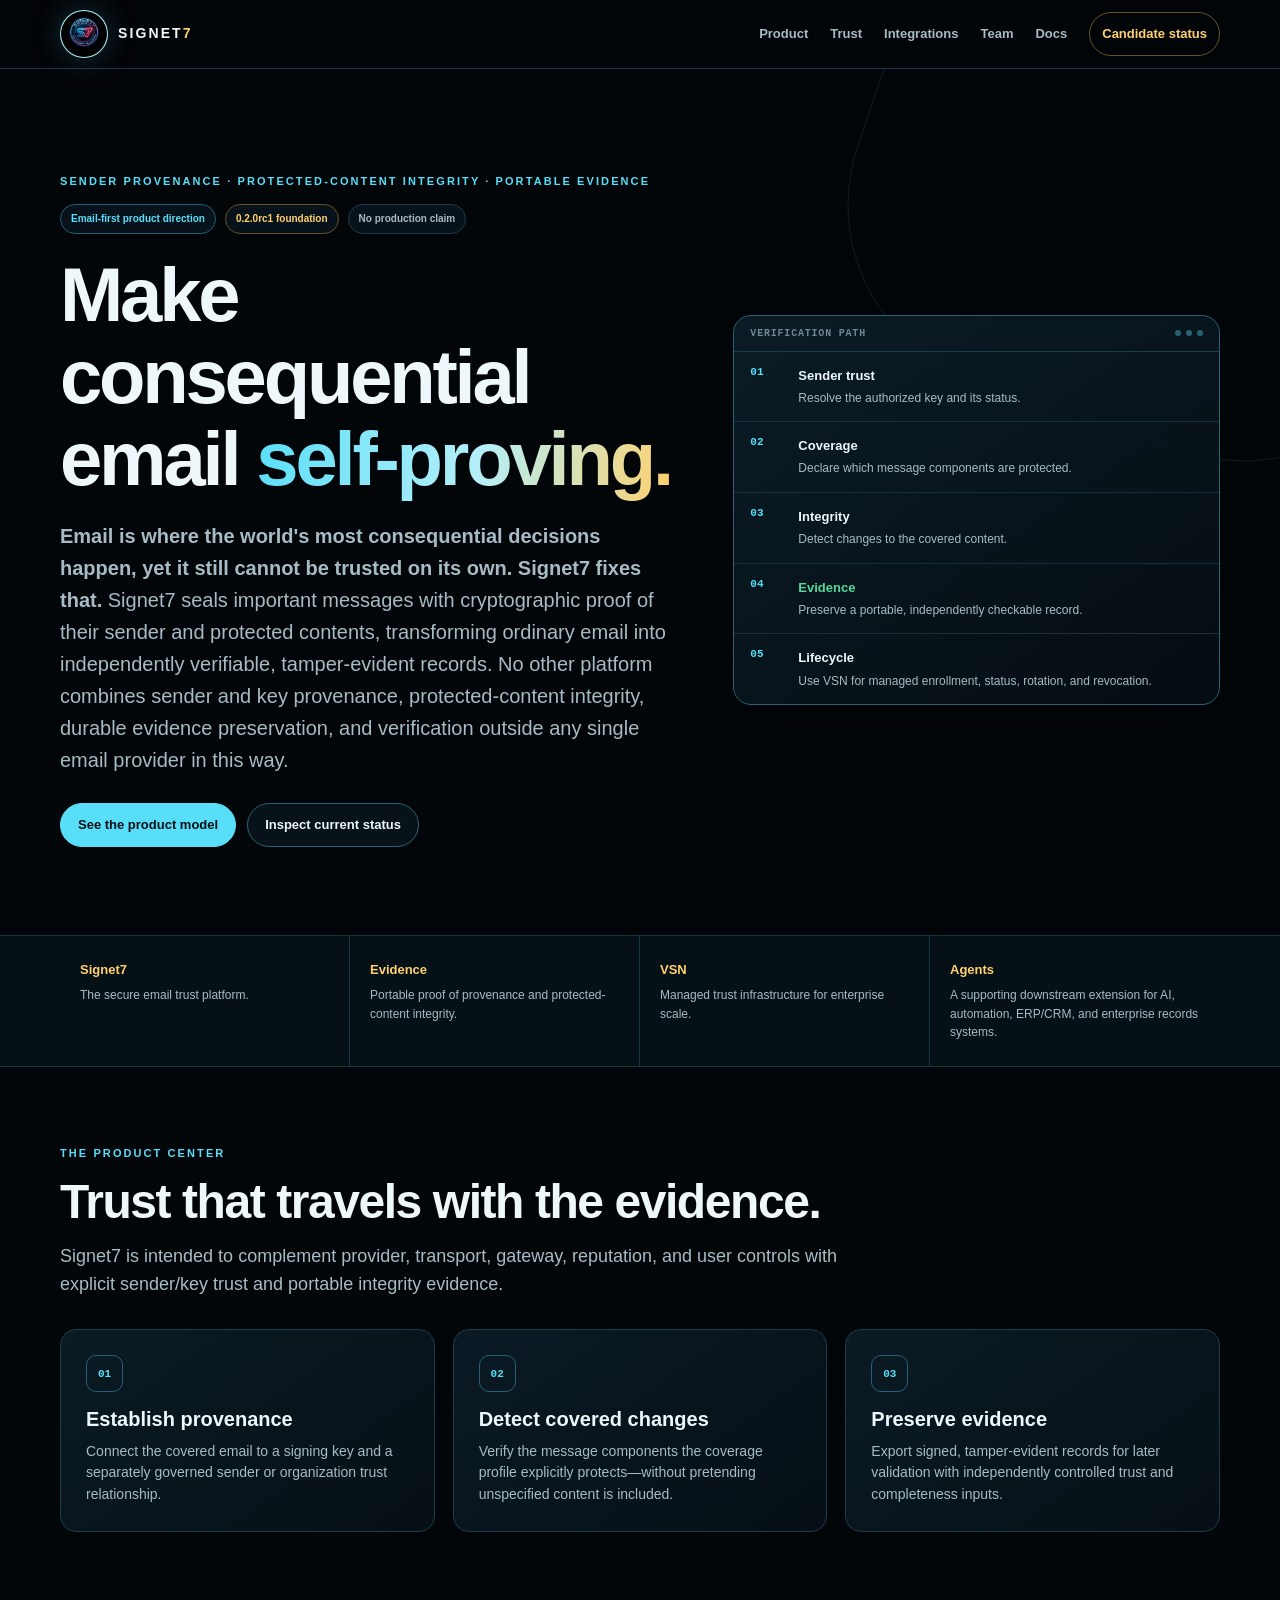
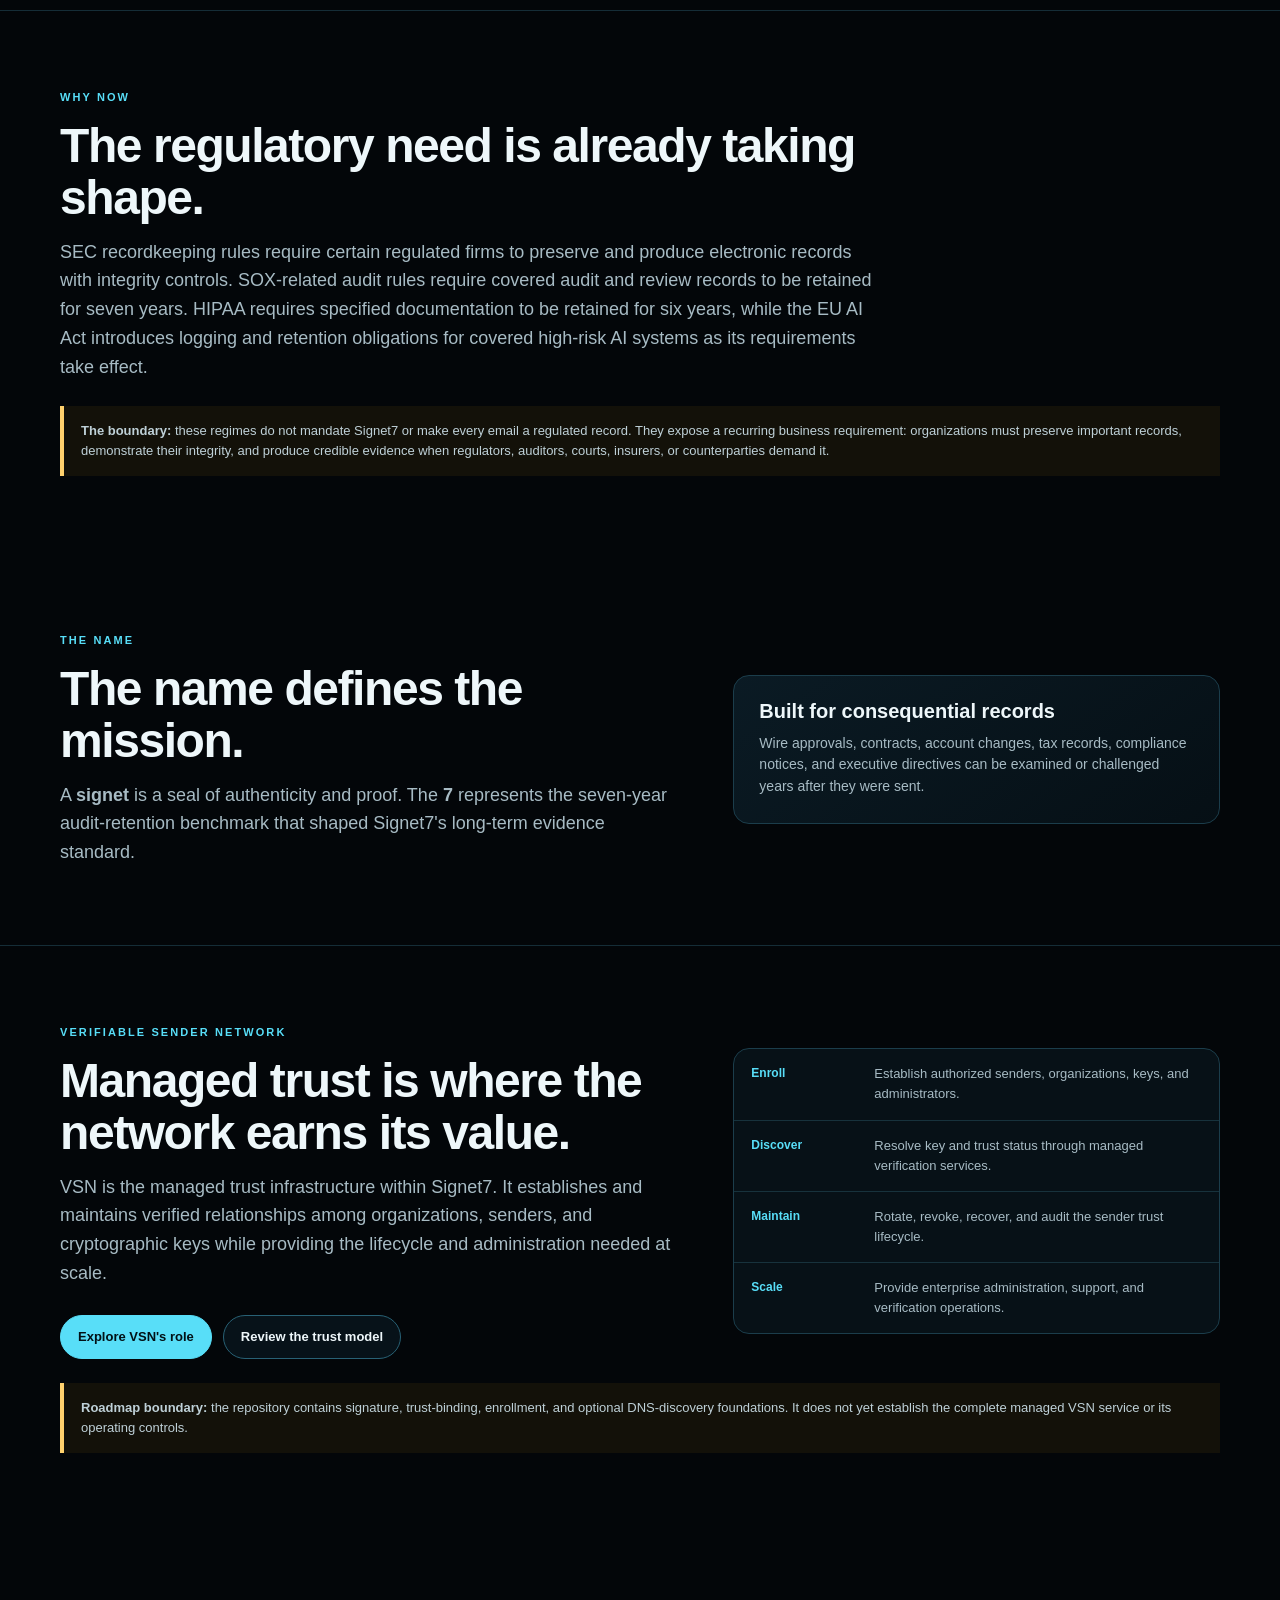
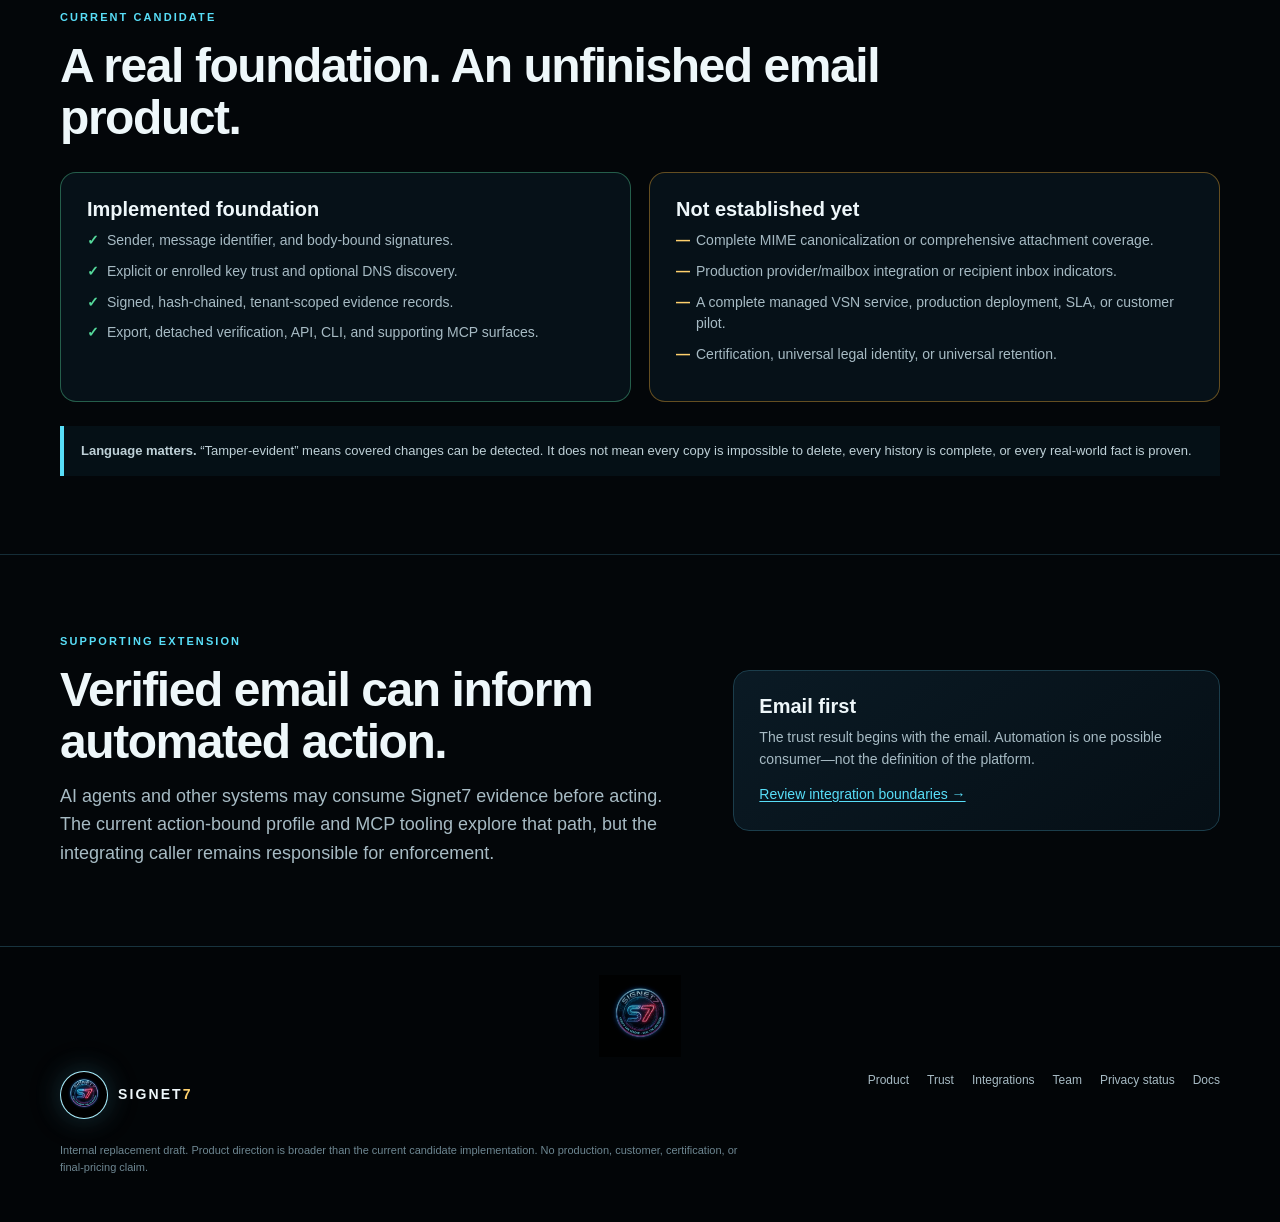
==== commit b5cc2eb2: "brand: adopt Verify the Sender · Seal the Decision logo" ====
--- a/index.html
+++ b/index.html
@@ -1,4 +1,4 @@
-<!DOCTYPE html>
+<!doctype html>
 <html lang="en">
 <head>
   <meta charset="utf-8">
@@ -17,23 +17,21 @@
   <header class="site-header">
     <nav class="nav container" aria-label="Primary">
       <a class="brand" href="index.html">
-        <img src="assets/signet7-logo.png" alt="Signet7 circular S7 seal">
+        <img src="assets/signet7-circle-logo-official-v2.png" alt="Signet7 — Verify the Sender, Seal the Decision">
         <span>SIGNET<strong>7</strong></span>
       </a>
       <div class="nav-links">
         <a href="product.html">Product</a>
         <a href="trust.html">Trust</a>
         <a href="integrations.html">Integrations</a>
-        <a href="brand.html">Brand</a>
         <a href="about.html">Team</a>
         <a href="docs.html">Docs</a>
-        <a class="nav-cta" href="docs.html">Candidate status</a>
+        <a class="nav-cta" href="../../01-strategy/PRODUCT-STATUS.md">Candidate status</a>
       </div>
     </nav>
   </header>
 
   <main id="main-content">
-    <div class="brand-halo" aria-hidden="true"><img src="assets/signet7-logo.png" alt=""></div>
     <section class="hero">
       <div class="container hero-grid">
         <div>
@@ -47,7 +45,7 @@
           <p class="hero-copy"><strong>Email is where the world's most consequential decisions happen, yet it still cannot be trusted on its own. Signet7 fixes that.</strong> Signet7 seals important messages with cryptographic proof of their sender and protected contents, transforming ordinary email into independently verifiable, tamper-evident records. No other platform combines sender and key provenance, protected-content integrity, durable evidence preservation, and verification outside any single email provider in this way.</p>
           <div class="actions">
             <a class="button primary" href="product.html">See the product model</a>
-            <a class="button secondary" href="docs.html">Inspect current status</a>
+            <a class="button secondary" href="../../01-strategy/PRODUCT-STATUS.md">Inspect current status</a>
           </div>
         </div>
         <aside class="evidence-card" aria-label="Illustrative email verification path">
@@ -188,10 +186,10 @@
   <footer class="footer">
     <div class="container footer-grid">
       <div>
-        <a class="brand" href="index.html"><img src="assets/signet7-logo.png" alt="Signet7 circular S7 seal"><span>SIGNET<strong>7</strong></span></a>
+        <a class="brand" href="index.html"><img src="assets/signet7-circle-logo-official-v2.png" alt="Signet7 — Verify the Sender, Seal the Decision"><span>SIGNET<strong>7</strong></span></a>
         <div class="legal-note">Internal replacement draft. Product direction is broader than the current candidate implementation. No production, customer, certification, or final-pricing claim.</div>
       </div>
-      <div class="footer-links"><a href="brand.html">Brand</a>
+      <div class="footer-links">
         <a href="product.html">Product</a>
         <a href="trust.html">Trust</a>
         <a href="integrations.html">Integrations</a>
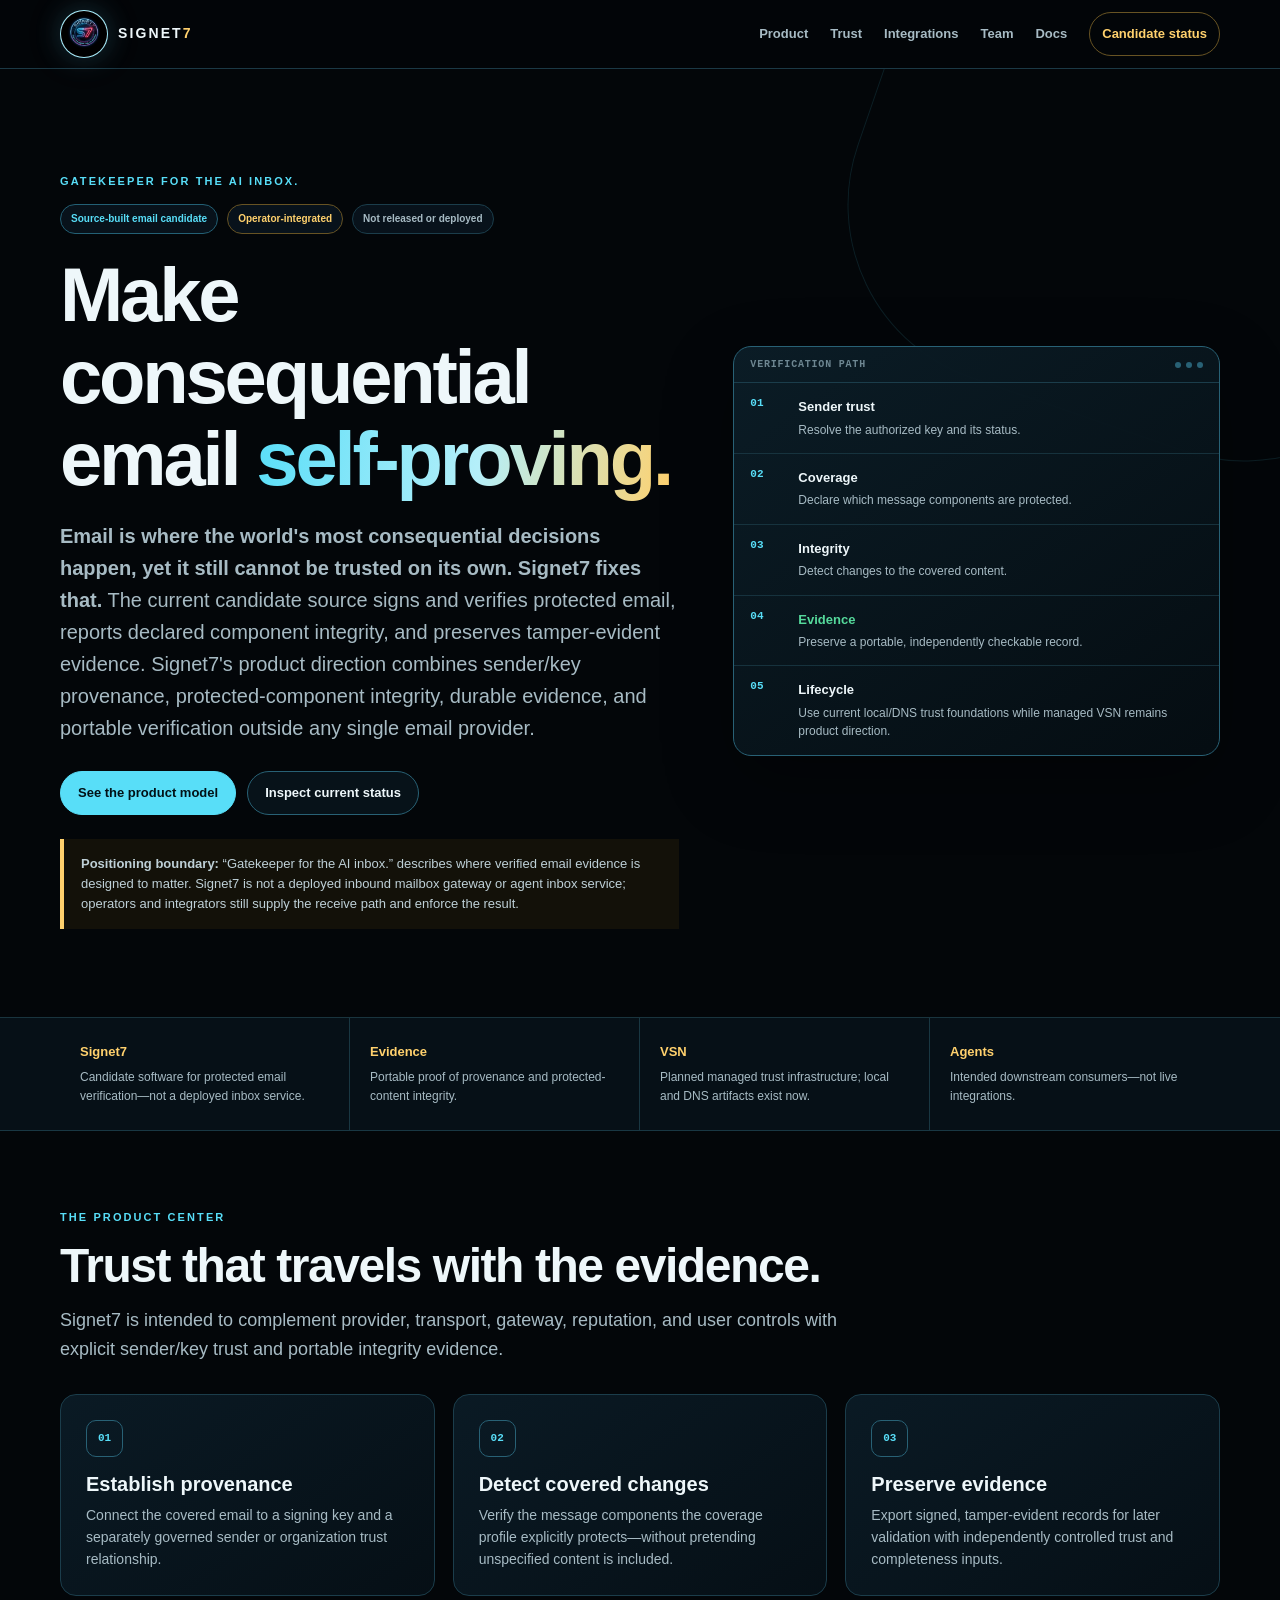
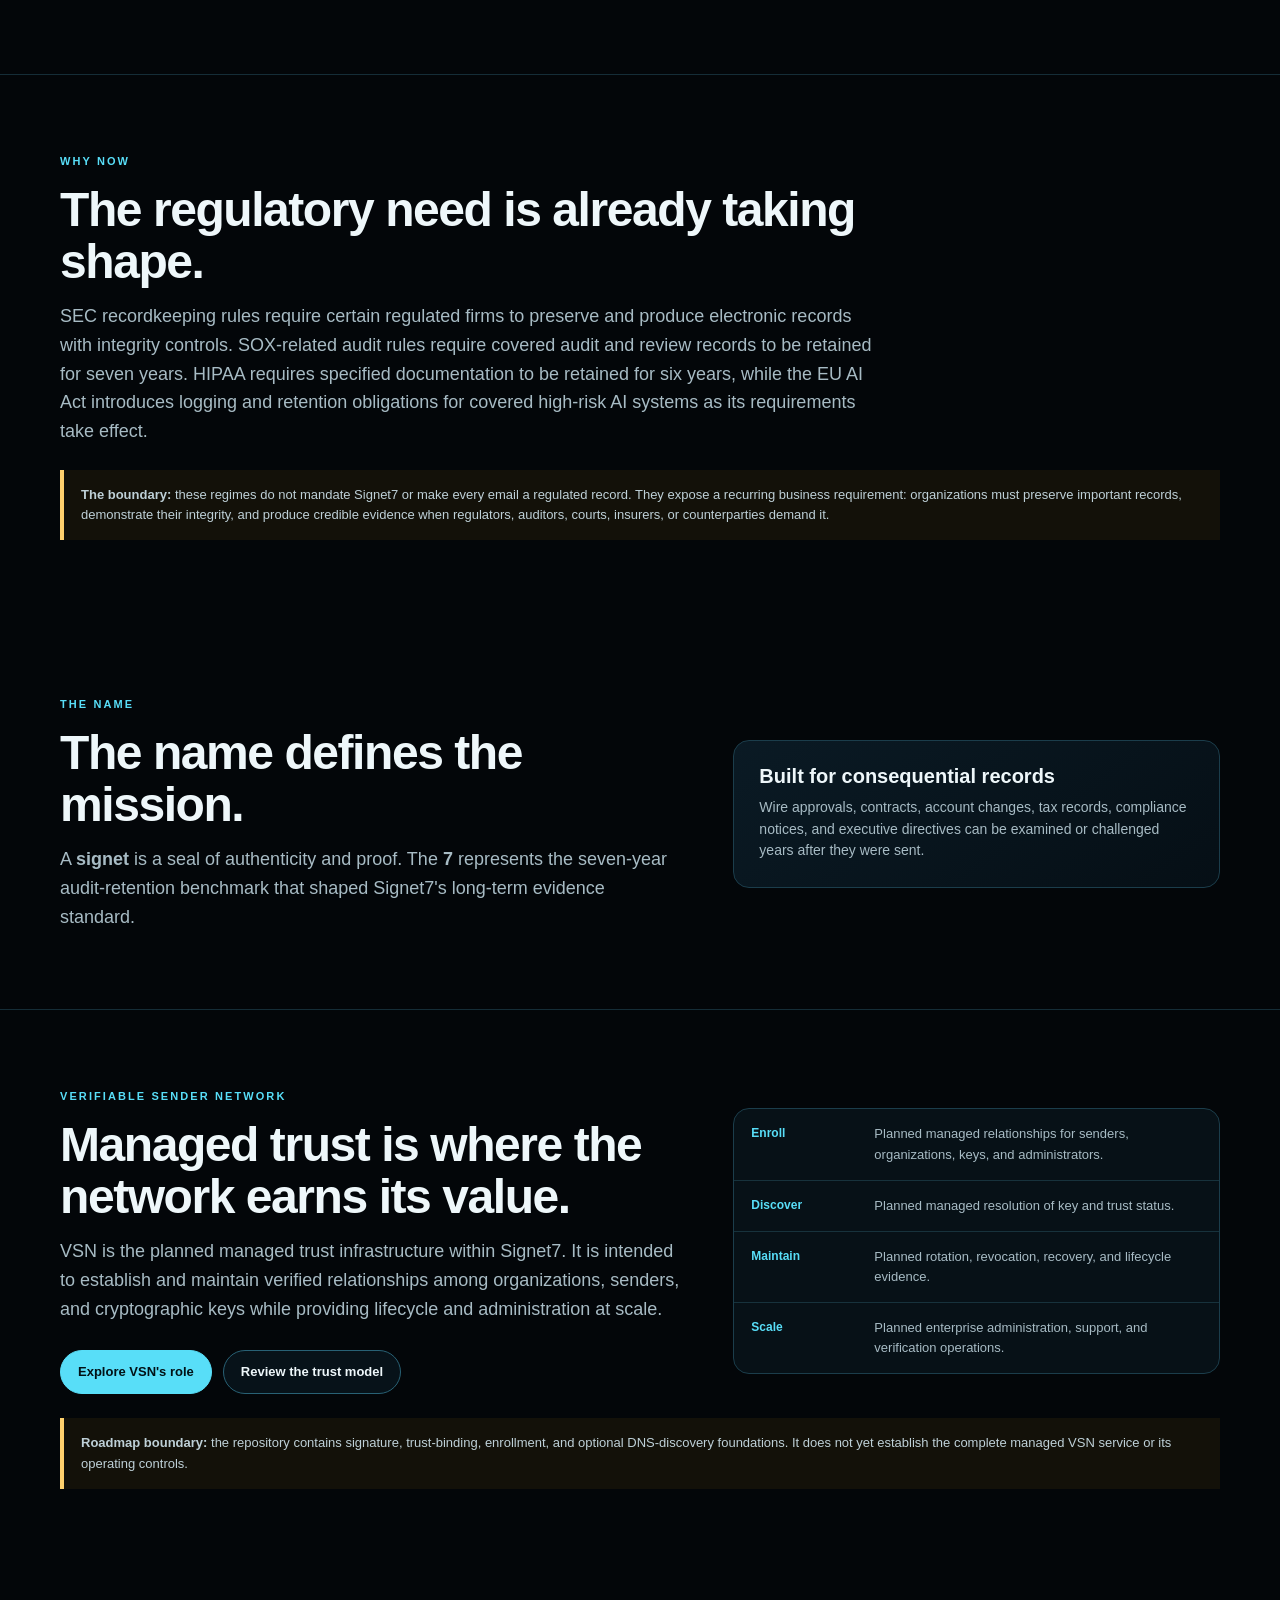
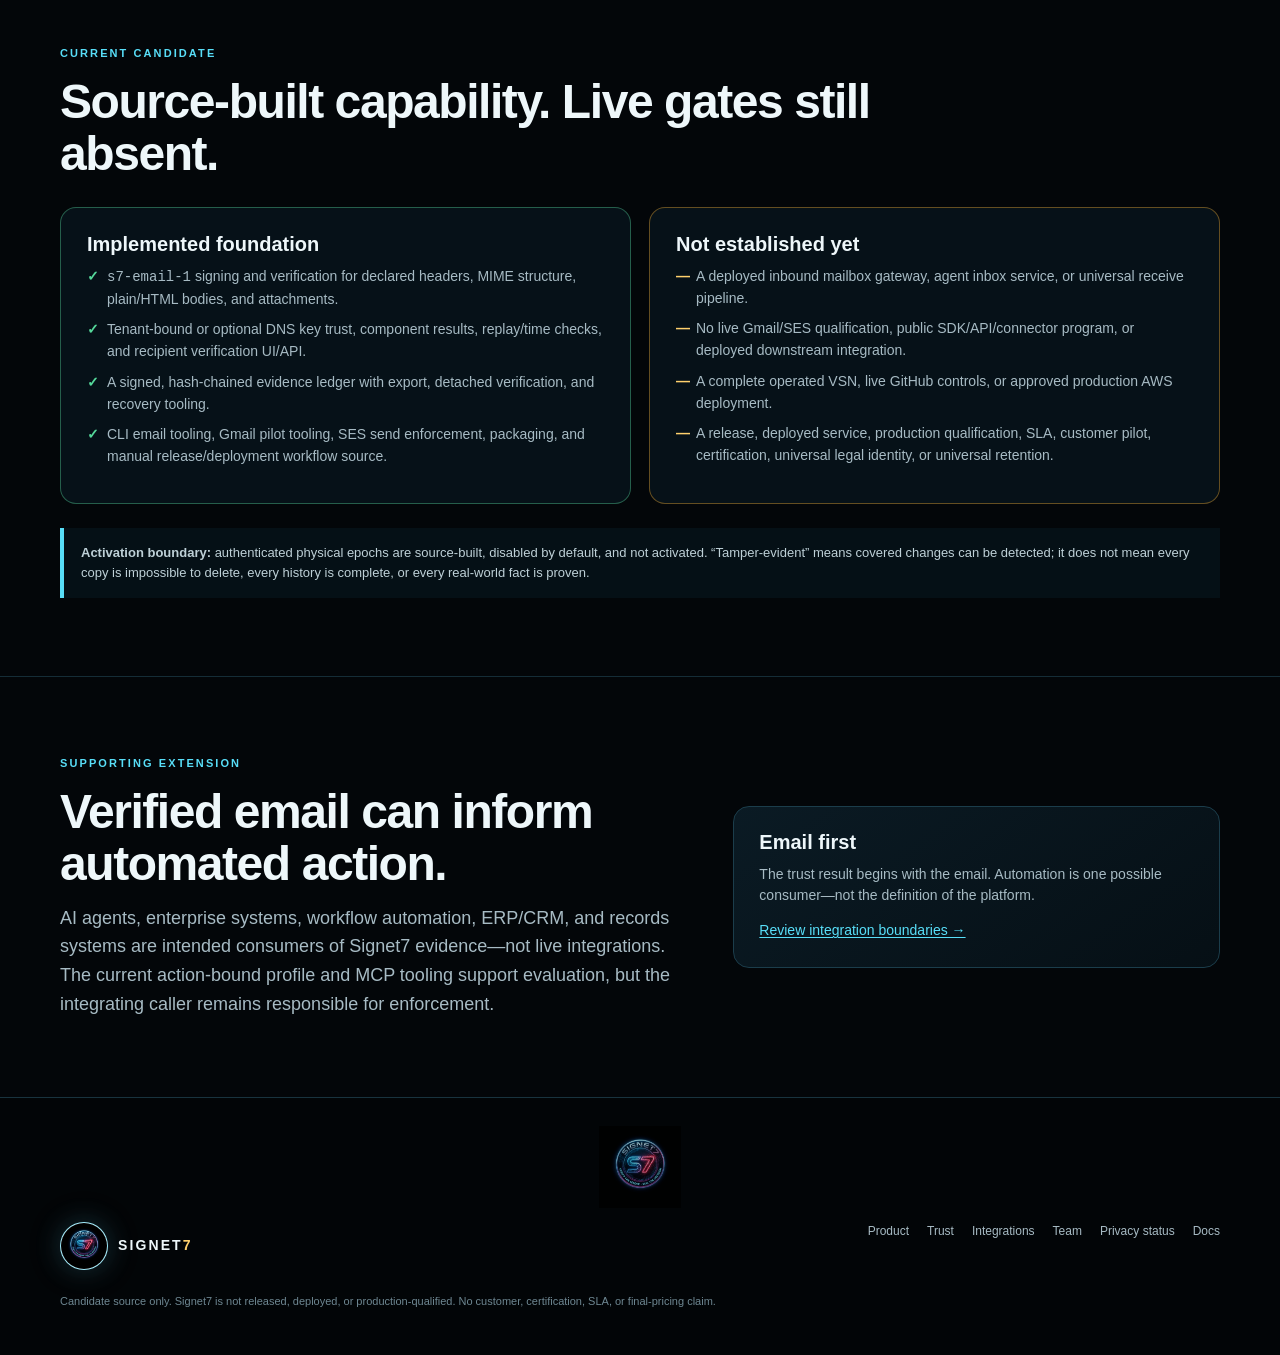
==== commit 73b7eb44: "docs: reconcile public product truth" ====
--- a/index.html
+++ b/index.html
@@ -3,11 +3,11 @@
 <head>
   <meta charset="utf-8">
   <meta name="viewport" content="width=device-width,initial-scale=1">
-  <meta name="description" content="Signet7 transforms consequential email into independently verifiable, tamper-evident records with managed sender trust through the Verifiable Sender Network.">
+  <meta name="description" content="Gatekeeper for the AI inbox. Signet7's source-built candidate verifies protected signed email and records tamper-evident evidence; it is not released or deployed.">
   <meta name="theme-color" content="#030609">
   <meta property="og:title" content="Signet7 | Verifiable email trust">
-  <meta property="og:description" content="Signet7 transforms consequential email into independently verifiable, tamper-evident records with managed sender trust through the Verifiable Sender Network.">
-  <title>Signet7 | Verifiable Email Trust</title>
+  <meta property="og:description" content="Gatekeeper for the AI inbox. Signet7's source-built candidate verifies protected signed email and records tamper-evident evidence; it is not released or deployed.">
+  <title>Signet7 | Gatekeeper for the AI Inbox</title>
   <link rel="icon" type="image/png" href="assets/favicon.png">
   <link rel="apple-touch-icon" href="assets/apple-touch-icon.png">
   <link rel="stylesheet" href="assets/site.css">
@@ -26,7 +26,7 @@
         <a href="integrations.html">Integrations</a>
         <a href="about.html">Team</a>
         <a href="docs.html">Docs</a>
-        <a class="nav-cta" href="../../01-strategy/PRODUCT-STATUS.md">Candidate status</a>
+        <a class="nav-cta" href="docs.html#candidate-status">Candidate status</a>
       </div>
     </nav>
   </header>
@@ -35,18 +35,19 @@
     <section class="hero">
       <div class="container hero-grid">
         <div>
-          <div class="eyebrow">Sender provenance · protected-content integrity · portable evidence</div>
+          <div class="eyebrow">Gatekeeper for the AI inbox.</div>
           <div class="badge-row">
-            <span class="badge cyan">Email-first product direction</span>
-            <span class="badge gold">0.2.0rc1 foundation</span>
-            <span class="badge">No production claim</span>
+            <span class="badge cyan">Source-built email candidate</span>
+            <span class="badge gold">Operator-integrated</span>
+            <span class="badge">Not released or deployed</span>
           </div>
           <h1>Make consequential email <span class="gradient-text">self-proving.</span></h1>
-          <p class="hero-copy"><strong>Email is where the world's most consequential decisions happen, yet it still cannot be trusted on its own. Signet7 fixes that.</strong> Signet7 seals important messages with cryptographic proof of their sender and protected contents, transforming ordinary email into independently verifiable, tamper-evident records. No other platform combines sender and key provenance, protected-content integrity, durable evidence preservation, and verification outside any single email provider in this way.</p>
+          <p class="hero-copy"><strong>Email is where the world's most consequential decisions happen, yet it still cannot be trusted on its own. Signet7 fixes that.</strong> The current candidate source signs and verifies protected email, reports declared component integrity, and preserves tamper-evident evidence. Signet7's product direction combines sender/key provenance, protected-component integrity, durable evidence, and portable verification outside any single email provider.</p>
           <div class="actions">
             <a class="button primary" href="product.html">See the product model</a>
-            <a class="button secondary" href="../../01-strategy/PRODUCT-STATUS.md">Inspect current status</a>
-          </div>
+            <a class="button secondary" href="docs.html#candidate-status">Inspect current status</a>
+          </div>
+          <div class="notice gold"><strong>Positioning boundary:</strong> “Gatekeeper for the AI inbox.” describes where verified email evidence is designed to matter. Signet7 is not a deployed inbound mailbox gateway or agent inbox service; operators and integrators still supply the receive path and enforce the result.</div>
         </div>
         <aside class="evidence-card" aria-label="Illustrative email verification path">
           <div class="terminal-head"><span>verification path</span><span class="dots"><i></i><i></i><i></i></span></div>
@@ -54,17 +55,17 @@
           <div class="signal"><code>02</code><div><b>Coverage</b><span>Declare which message components are protected.</span></div></div>
           <div class="signal"><code>03</code><div><b>Integrity</b><span>Detect changes to the covered content.</span></div></div>
           <div class="signal"><code>04</code><div><b class="ok">Evidence</b><span>Preserve a portable, independently checkable record.</span></div></div>
-          <div class="signal"><code>05</code><div><b>Lifecycle</b><span>Use VSN for managed enrollment, status, rotation, and revocation.</span></div></div>
+          <div class="signal"><code>05</code><div><b>Lifecycle</b><span>Use current local/DNS trust foundations while managed VSN remains product direction.</span></div></div>
         </aside>
       </div>
     </section>
 
     <section class="page-band" aria-label="Product hierarchy">
       <div class="container proof-rail">
-        <div class="proof-item"><b>Signet7</b><span>The secure email trust platform.</span></div>
+        <div class="proof-item"><b>Signet7</b><span>Candidate software for protected email verification—not a deployed inbox service.</span></div>
         <div class="proof-item"><b>Evidence</b><span>Portable proof of provenance and protected-content integrity.</span></div>
-        <div class="proof-item"><b>VSN</b><span>Managed trust infrastructure for enterprise scale.</span></div>
-        <div class="proof-item"><b>Agents</b><span>A supporting downstream extension for AI, automation, ERP/CRM, and enterprise records systems.</span></div>
+        <div class="proof-item"><b>VSN</b><span>Planned managed trust infrastructure; local and DNS artifacts exist now.</span></div>
+        <div class="proof-item"><b>Agents</b><span>Intended downstream consumers—not live integrations.</span></div>
       </div>
     </section>
 
@@ -121,17 +122,17 @@
         <div>
           <div class="eyebrow">Verifiable Sender Network</div>
           <h2>Managed trust is where the network earns its value.</h2>
-          <p class="section-intro">VSN is the managed trust infrastructure within Signet7. It establishes and maintains verified relationships among organizations, senders, and cryptographic keys while providing the lifecycle and administration needed at scale.</p>
+          <p class="section-intro">VSN is the planned managed trust infrastructure within Signet7. It is intended to establish and maintain verified relationships among organizations, senders, and cryptographic keys while providing lifecycle and administration at scale.</p>
           <div class="actions">
             <a class="button primary" href="product.html#vsn">Explore VSN's role</a>
             <a class="button secondary" href="trust.html">Review the trust model</a>
           </div>
         </div>
         <div class="scope-list">
-          <div class="scope-row"><b>Enroll</b><span>Establish authorized senders, organizations, keys, and administrators.</span></div>
-          <div class="scope-row"><b>Discover</b><span>Resolve key and trust status through managed verification services.</span></div>
-          <div class="scope-row"><b>Maintain</b><span>Rotate, revoke, recover, and audit the sender trust lifecycle.</span></div>
-          <div class="scope-row"><b>Scale</b><span>Provide enterprise administration, support, and verification operations.</span></div>
+          <div class="scope-row"><b>Enroll</b><span>Planned managed relationships for senders, organizations, keys, and administrators.</span></div>
+          <div class="scope-row"><b>Discover</b><span>Planned managed resolution of key and trust status.</span></div>
+          <div class="scope-row"><b>Maintain</b><span>Planned rotation, revocation, recovery, and lifecycle evidence.</span></div>
+          <div class="scope-row"><b>Scale</b><span>Planned enterprise administration, support, and verification operations.</span></div>
         </div>
       </div>
       <div class="container">
@@ -142,28 +143,28 @@
     <section class="section section-line">
       <div class="container">
         <div class="eyebrow">Current candidate</div>
-        <h2>A real foundation. An unfinished email product.</h2>
+        <h2>Source-built capability. Live gates still absent.</h2>
         <div class="truth-grid">
           <div class="truth yes">
             <h3>Implemented foundation</h3>
             <ul>
-              <li>Sender, message identifier, and body-bound signatures.</li>
-              <li>Explicit or enrolled key trust and optional DNS discovery.</li>
-              <li>Signed, hash-chained, tenant-scoped evidence records.</li>
-              <li>Export, detached verification, API, CLI, and supporting MCP surfaces.</li>
+              <li><code>s7-email-1</code> signing and verification for declared headers, MIME structure, plain/HTML bodies, and attachments.</li>
+              <li>Tenant-bound or optional DNS key trust, component results, replay/time checks, and recipient verification UI/API.</li>
+              <li>A signed, hash-chained evidence ledger with export, detached verification, and recovery tooling.</li>
+              <li>CLI email tooling, Gmail pilot tooling, SES send enforcement, packaging, and manual release/deployment workflow source.</li>
             </ul>
           </div>
           <div class="truth no">
             <h3>Not established yet</h3>
             <ul>
-              <li>Complete MIME canonicalization or comprehensive attachment coverage.</li>
-              <li>Production provider/mailbox integration or recipient inbox indicators.</li>
-              <li>A complete managed VSN service, production deployment, SLA, or customer pilot.</li>
-              <li>Certification, universal legal identity, or universal retention.</li>
+              <li>A deployed inbound mailbox gateway, agent inbox service, or universal receive pipeline.</li>
+              <li>No live Gmail/SES qualification, public SDK/API/connector program, or deployed downstream integration.</li>
+              <li>A complete operated VSN, live GitHub controls, or approved production AWS deployment.</li>
+              <li>A release, deployed service, production qualification, SLA, customer pilot, certification, universal legal identity, or universal retention.</li>
             </ul>
           </div>
         </div>
-        <div class="notice"><strong>Language matters.</strong> “Tamper-evident” means covered changes can be detected. It does not mean every copy is impossible to delete, every history is complete, or every real-world fact is proven.</div>
+        <div class="notice"><strong>Activation boundary:</strong> authenticated physical epochs are source-built, disabled by default, and not activated. “Tamper-evident” means covered changes can be detected; it does not mean every copy is impossible to delete, every history is complete, or every real-world fact is proven.</div>
       </div>
     </section>
 
@@ -172,7 +173,7 @@
         <div>
           <div class="eyebrow">Supporting extension</div>
           <h2>Verified email can inform automated action.</h2>
-          <p class="section-intro">AI agents and other systems may consume Signet7 evidence before acting. The current action-bound profile and MCP tooling explore that path, but the integrating caller remains responsible for enforcement.</p>
+          <p class="section-intro">AI agents, enterprise systems, workflow automation, ERP/CRM, and records systems are intended consumers of Signet7 evidence—not live integrations. The current action-bound profile and MCP tooling support evaluation, but the integrating caller remains responsible for enforcement.</p>
         </div>
         <article class="card">
           <h3>Email first</h3>
@@ -187,7 +188,7 @@
     <div class="container footer-grid">
       <div>
         <a class="brand" href="index.html"><img src="assets/signet7-circle-logo-official-v2.png" alt="Signet7 — Verify the Sender, Seal the Decision"><span>SIGNET<strong>7</strong></span></a>
-        <div class="legal-note">Internal replacement draft. Product direction is broader than the current candidate implementation. No production, customer, certification, or final-pricing claim.</div>
+        <div class="legal-note">Candidate source only. Signet7 is not released, deployed, or production-qualified. No customer, certification, SLA, or final-pricing claim.</div>
       </div>
       <div class="footer-links">
         <a href="product.html">Product</a>
